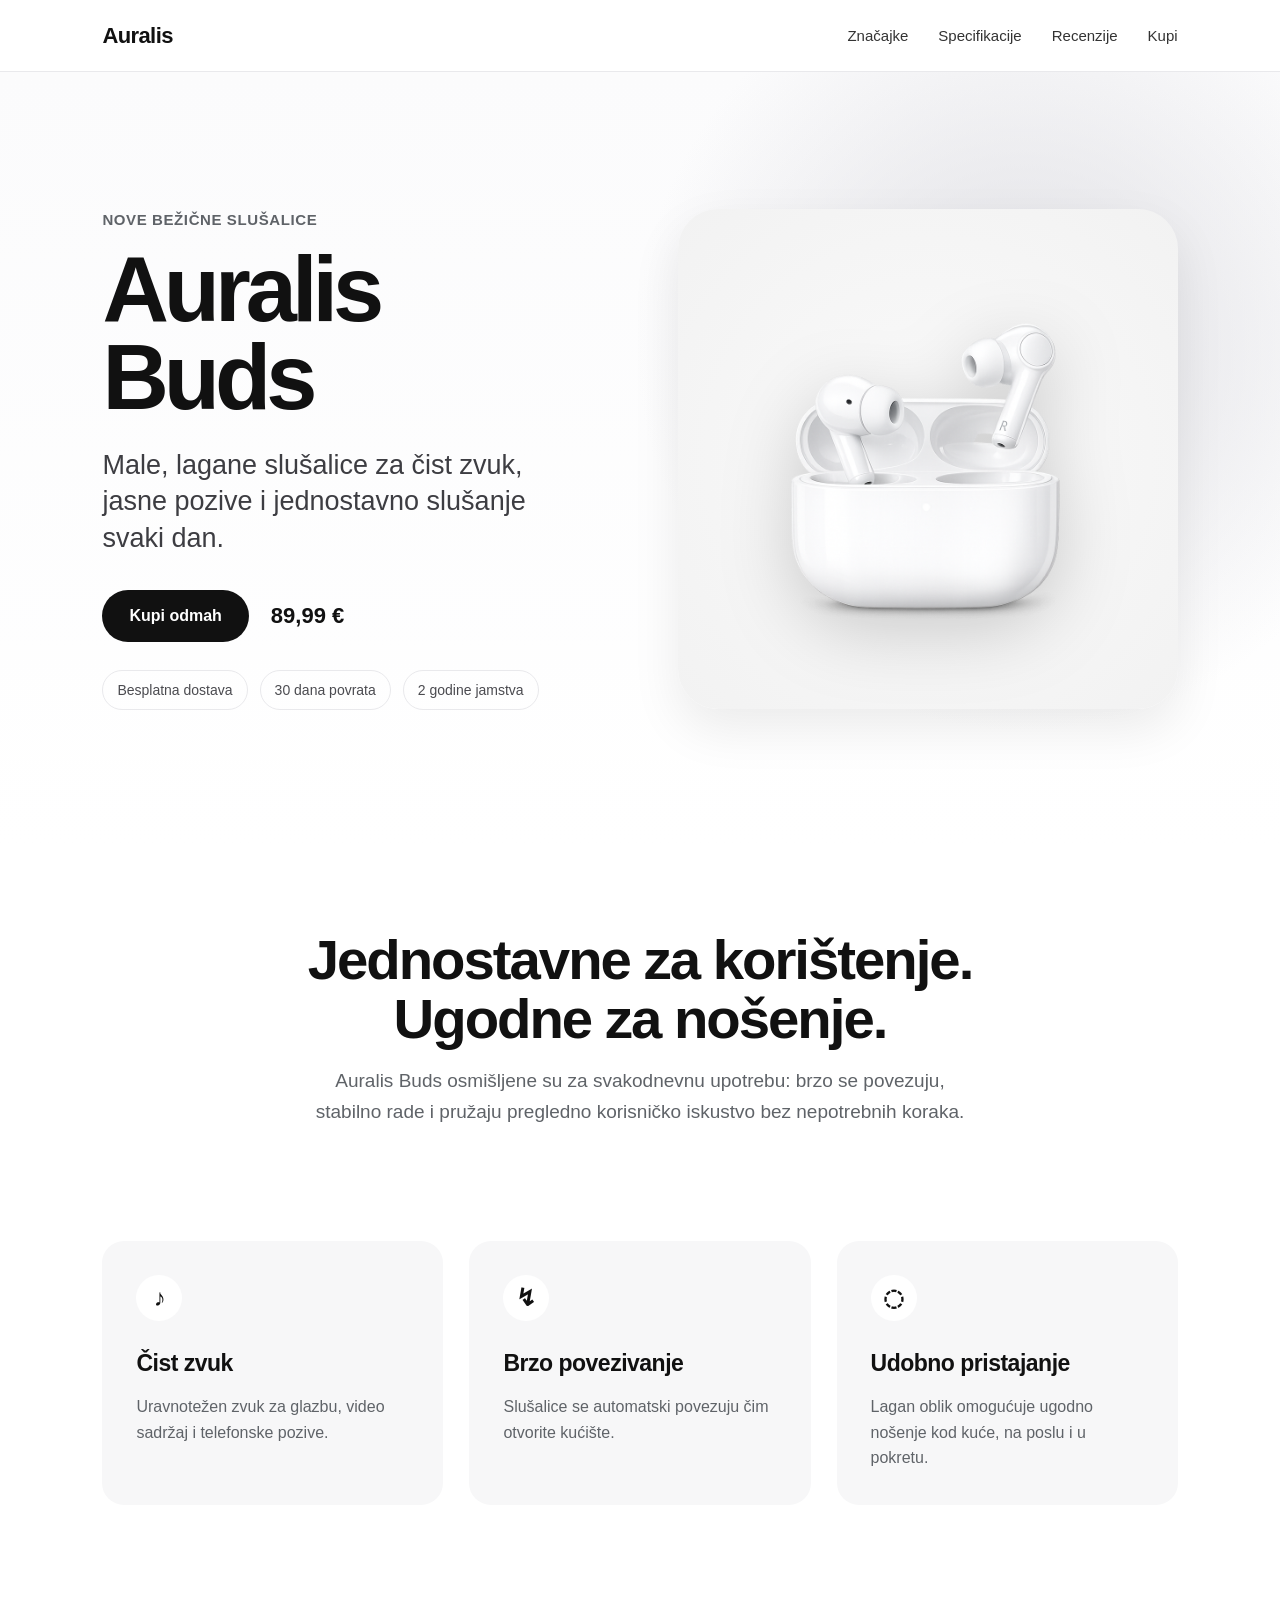
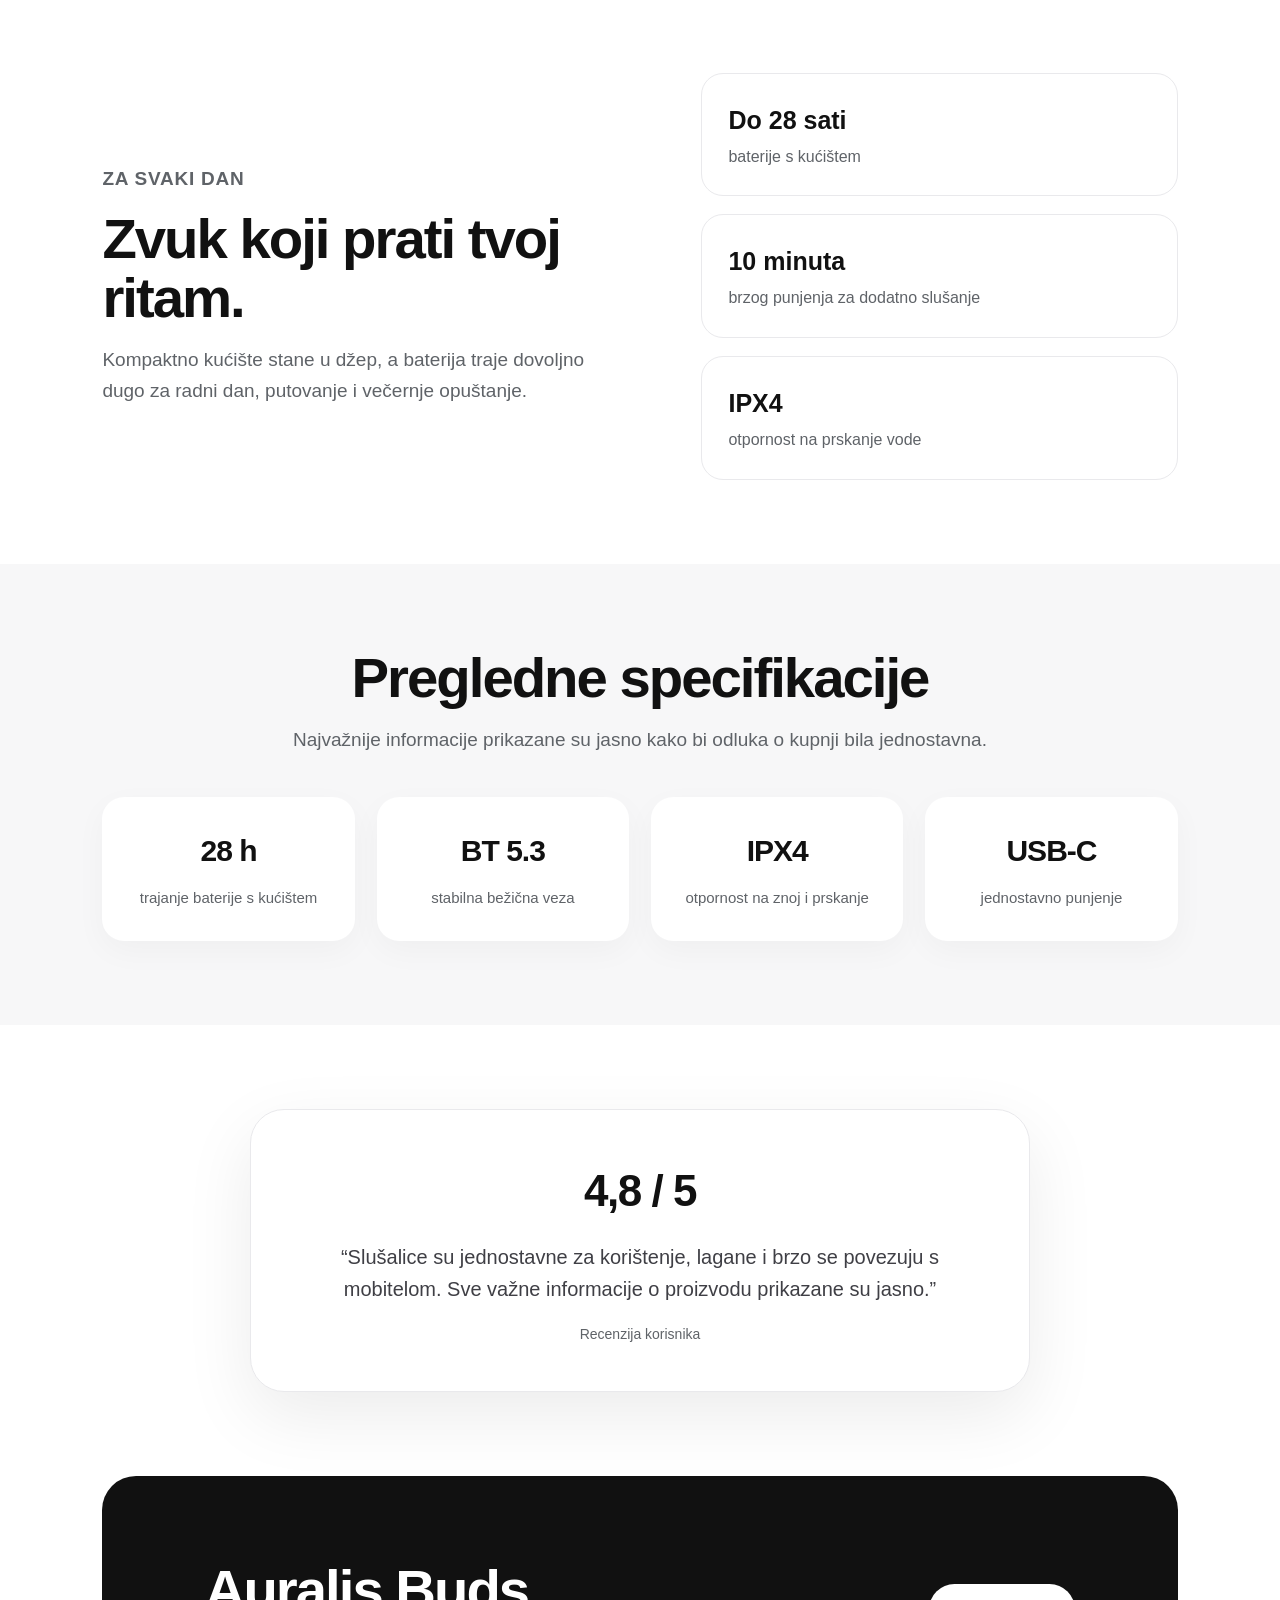
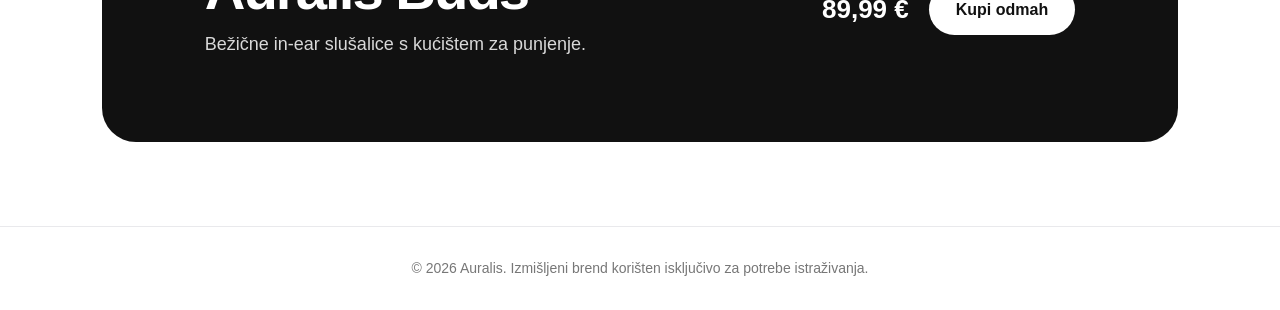
==== verzija-a/index.html @ 83ccd224 "Add files via upload" ====
<!DOCTYPE html>
<html lang="hr">
<head>
  <meta charset="UTF-8" />
  <meta name="viewport" content="width=device-width, initial-scale=1.0" />
  <title>Auralis Buds | Bežične slušalice</title>
  <meta name="description" content="Auralis Buds - izmišljena stranica za istraživanje kognitivne lakoće web sučelja." />
  <link rel="stylesheet" href="style.css" />
</head>

<body>
  <div class="page-timer" aria-hidden="true">
    <div class="page-timer__bar" id="timerBar"></div>
  </div>

  <header class="header">
    <a href="#" class="logo" aria-label="Auralis početna stranica">Auralis</a>

    <nav class="nav" aria-label="Glavna navigacija">
      <a href="#features">Značajke</a>
      <a href="#specs">Specifikacije</a>
      <a href="#reviews">Recenzije</a>
      <a href="#buy">Kupi</a>
    </nav>
  </header>

  <main>
    <section class="hero">
      <div class="hero__content">
        <p class="eyebrow">Nove bežične slušalice</p>
        <h1>Auralis Buds</h1>
        <p class="hero__lead">
          Male, lagane slušalice za čist zvuk, jasne pozive i jednostavno slušanje svaki dan.
        </p>

        <div class="hero__actions">
          <a href="#buy" class="button">Kupi odmah</a>
          <span class="price">89,99 €</span>
        </div>

        <div class="trust-row" aria-label="Ključne informacije">
          <span>Besplatna dostava</span>
          <span>30 dana povrata</span>
          <span>2 godine jamstva</span>
        </div>
      </div>
      <div class="hero__visual" aria-label="Prikaz proizvoda">
        <div class="product-visual">
          <img src="images/slusalice.png" alt="Auralis Buds bežične slušalice" class="product-image">
        </div>
      </div>

    </section>

    <section class="intro">
      <h2>Jednostavne za korištenje. Ugodne za nošenje.</h2>
      <p>
        Auralis Buds osmišljene su za svakodnevnu upotrebu: brzo se povezuju, stabilno rade i
        pružaju pregledno korisničko iskustvo bez nepotrebnih koraka.
      </p>
    </section>

    <section class="features" id="features">
      <article class="feature-card">
        <div class="icon">♪</div>
        <h3>Čist zvuk</h3>
        <p>Uravnotežen zvuk za glazbu, video sadržaj i telefonske pozive.</p>
      </article>

      <article class="feature-card">
        <div class="icon">↯</div>
        <h3>Brzo povezivanje</h3>
        <p>Slušalice se automatski povezuju čim otvorite kućište.</p>
      </article>

      <article class="feature-card">
        <div class="icon">◌</div>
        <h3>Udobno pristajanje</h3>
        <p>Lagan oblik omogućuje ugodno nošenje kod kuće, na poslu i u pokretu.</p>
      </article>
    </section>

    <section class="split-section">
      <div>
        <p class="eyebrow">Za svaki dan</p>
        <h2>Zvuk koji prati tvoj ritam.</h2>
        <p>
          Kompaktno kućište stane u džep, a baterija traje dovoljno dugo za radni dan,
          putovanje i večernje opuštanje.
        </p>
      </div>

      <div class="benefit-list">
        <div>
          <strong>Do 28 sati</strong>
          <span>baterije s kućištem</span>
        </div>
        <div>
          <strong>10 minuta</strong>
          <span>brzog punjenja za dodatno slušanje</span>
        </div>
        <div>
          <strong>IPX4</strong>
          <span>otpornost na prskanje vode</span>
        </div>
      </div>
    </section>

    <section class="specs-section" id="specs">
      <h2>Pregledne specifikacije</h2>
      <p class="section-lead">Najvažnije informacije prikazane su jasno kako bi odluka o kupnji bila jednostavna.</p>

      <div class="specs-grid">
        <article>
          <strong>28 h</strong>
          <span>trajanje baterije s kućištem</span>
        </article>
        <article>
          <strong>BT 5.3</strong>
          <span>stabilna bežična veza</span>
        </article>
        <article>
          <strong>IPX4</strong>
          <span>otpornost na znoj i prskanje</span>
        </article>
        <article>
          <strong>USB-C</strong>
          <span>jednostavno punjenje</span>
        </article>
      </div>
    </section>

    <section class="reviews" id="reviews">
      <div class="review-card">
        <div class="rating">4,8 / 5</div>
        <p>
          “Slušalice su jednostavne za korištenje, lagane i brzo se povezuju s mobitelom.
          Sve važne informacije o proizvodu prikazane su jasno.”
        </p>
        <span>Recenzija korisnika</span>
      </div>
    </section>

    <section class="buy-box" id="buy">
      <div>
        <h2>Auralis Buds</h2>
        <p>Bežične in-ear slušalice s kućištem za punjenje.</p>
      </div>

      <div class="buy-box__action">
        <strong>89,99 €</strong>
        <a href="#" class="button button--light" id="buyButton">Kupi odmah</a>
      </div>
    </section>
  </main>

  <footer class="footer">
    <p>© 2026 Auralis. Izmišljeni brend korišten isključivo za potrebe istraživanja.</p>
  </footer>

  <script src="script.js"></script>
</body>
</html>
---- verzija-a/style.css ----
:root {
  --bg: #ffffff;
  --soft-bg: #f7f7f8;
  --text: #111111;
  --muted: #5f6368;
  --line: #e9e9ec;
  --dark: #111111;
  --radius-lg: 34px;
  --radius-md: 22px;
  --shadow: 0 24px 70px rgba(0, 0, 0, 0.08);
}

* {
  box-sizing: border-box;
  margin: 0;
  padding: 0;
}

html {
  scroll-behavior: smooth;
}

body {
  font-family: -apple-system, BlinkMacSystemFont, "Segoe UI", Roboto, Arial, sans-serif;
  background: var(--bg);
  color: var(--text);
  line-height: 1.6;
}

.page-timer {
  position: fixed;
  inset: 0 0 auto 0;
  height: 4px;
  z-index: 1000;
  background: transparent;
}

.page-timer__bar {
  width: 100%;
  height: 100%;
  background: #111111;
  transform-origin: left;
}

.header {
  position: sticky;
  top: 0;
  z-index: 900;
  display: flex;
  align-items: center;
  justify-content: space-between;
  padding: 18px 8%;
  background: rgba(255, 255, 255, 0.86);
  border-bottom: 1px solid var(--line);
  backdrop-filter: blur(14px);
}

.logo {
  color: var(--text);
  font-size: 22px;
  font-weight: 750;
  letter-spacing: -0.6px;
  text-decoration: none;
}

.nav {
  display: flex;
  gap: 30px;
}

.nav a {
  color: #333333;
  font-size: 15px;
  text-decoration: none;
}

.nav a:hover {
  color: #000000;
}

.hero {
  display: grid;
  grid-template-columns: 1.02fr 0.98fr;
  align-items: center;
  gap: 120px;
  min-height: 86vh;
  padding: 72px 8%;
  background:
    radial-gradient(circle at 80% 35%, rgba(220, 220, 225, 0.9), transparent 34%),
    linear-gradient(180deg, #fbfbfc, #ffffff);
}

.eyebrow {
  margin-bottom: 14px;
  color: var(--muted);
  font-size: 15px;
  font-weight: 650;
  letter-spacing: 0.04em;
  text-transform: uppercase;
}

h1 {
  font-size:92px;
  letter-spacing:-5px;
  line-height:.95;
}

.hero__lead {
  max-width: 560px;
  margin-top: 26px;
  color: #3d3d42;
  font-size: clamp(20px, 2.2vw, 27px);
  line-height: 1.35;
}

.hero__actions {
  display: flex;
  align-items: center;
  gap: 22px;
  margin-top: 34px;
}

.button {
  display: inline-flex;
  align-items: center;
  justify-content: center;
  min-height: 48px;
  padding: 13px 27px;
  border-radius: 999px;
  background: var(--dark);
  color: #ffffff;
  font-size: 16px;
  font-weight: 700;
  text-decoration: none;
  transition: transform 0.2s ease, box-shadow 0.2s ease;
}

.button:hover {
  transform: translateY(-2px);
  box-shadow: 0 12px 26px rgba(0, 0, 0, 0.15);
}

.price {
  font-size: 22px;
  font-weight: 700;
}

.trust-row {
  display: flex;
  flex-wrap: wrap;
  gap: 12px;
  margin-top: 28px;
}

.trust-row span {
  padding: 8px 14px;
  border: 1px solid var(--line);
  border-radius: 999px;
  background: rgba(255,255,255,0.7);
  color: #4b4b50;
  font-size: 14px;
}

.hero__visual {
  display: flex;
  justify-content: center;
}

.product-visual {
  display: flex;
  justify-content: center;
  align-items: center;
  width: 500px;
  height: 500px;
  background: radial-gradient(circle, #fafafa 0%, #f2f2f2 100%);
  border-radius: 40px;
  box-shadow: 0 20px 50px rgba(0,0,0,0.08);
}

.product-image{
  width:90%;
  max-width:500px;
  height:auto;
  object-fit:contain;
  filter: drop-shadow(0 20px 35px rgba(0,0,0,.18));
  transition:.3s;
}

.product-image:hover{

  transform:scale(1.03);

}

.intro,
.features,
.split-section,
.specs-section,
.reviews,
.buy-box {
  margin: 0 auto;
  padding: 84px 8%;
}

.intro {
  max-width: 880px;
  text-align: center;
}

.intro h2,
.split-section h2,
.specs-section h2,
.buy-box h2 {
  font-size: clamp(36px, 4.4vw, 58px);
  line-height: 1.05;
  letter-spacing: -2px;
}

.intro p,
.split-section p,
.section-lead {
  margin-top: 18px;
  color: var(--muted);
  font-size: 19px;
}

.features {
  display: grid;
  grid-template-columns: repeat(3, 1fr);
  gap: 26px;
  padding-top: 30px;
}

.feature-card {
  min-height: 260px;
  padding: 34px;
  border-radius: var(--radius-md);
  background: var(--soft-bg);
}

.icon {
  display: grid;
  place-items: center;
  width: 46px;
  height: 46px;
  margin-bottom: 24px;
  border-radius: 50%;
  background: #ffffff;
  font-size: 24px;
  font-weight: 700;
}

.feature-card h3 {
  margin-bottom: 12px;
  font-size: 23px;
  letter-spacing: -0.5px;
}

.feature-card p {
  color: var(--muted);
  font-size: 16px;
}

.split-section {
  display: grid;
  grid-template-columns: 1fr 0.9fr;
  align-items: center;
  gap: 70px;
}

.benefit-list {
  display: grid;
  gap: 18px;
}

.benefit-list div {
  padding: 26px;
  border: 1px solid var(--line);
  border-radius: var(--radius-md);
  background: #ffffff;
}

.benefit-list strong {
  display: block;
  margin-bottom: 4px;
  font-size: 25px;
}

.benefit-list span {
  color: var(--muted);
}

.specs-section {
  text-align: center;
  background: var(--soft-bg);
}

.specs-grid {
  display: grid;
  grid-template-columns: repeat(4, 1fr);
  gap: 22px;
  margin-top: 42px;
}

.specs-grid article {
  padding: 30px 20px;
  border-radius: var(--radius-md);
  background: #ffffff;
  box-shadow: 0 10px 32px rgba(0,0,0,0.035);
}

.specs-grid strong {
  display: block;
  margin-bottom: 10px;
  font-size: 30px;
  letter-spacing: -1px;
}

.specs-grid span {
  color: var(--muted);
  font-size: 15px;
}

.reviews {
  display: flex;
  justify-content: center;
}

.review-card {
  max-width: 780px;
  padding: 46px;
  border-radius: var(--radius-lg);
  background: #ffffff;
  border: 1px solid var(--line);
  text-align: center;
  box-shadow: var(--shadow);
}

.rating {
  margin-bottom: 15px;
  font-size: 44px;
  font-weight: 800;
  letter-spacing: -1.5px;
}

.review-card p {
  color: #3f3f45;
  font-size: 20px;
}

.review-card span {
  display: block;
  margin-top: 18px;
  color: var(--muted);
  font-size: 14px;
}

.buy-box {
  display: flex;
  justify-content: space-between;
  align-items: center;
  gap: 28px;
  width: min(1120px, 84%);
  margin-bottom: 84px;
  border-radius: var(--radius-lg);
  background: #111111;
  color: #ffffff;
}

.buy-box p {
  margin-top: 10px;
  color: #d9d9d9;
  font-size: 18px;
}

.buy-box__action {
  display: flex;
  align-items: center;
  gap: 20px;
  white-space: nowrap;
}

.buy-box__action strong {
  font-size: 26px;
}

.button--light {
  background: #ffffff;
  color: #111111;
}

.footer {
  padding: 30px 8%;
  border-top: 1px solid var(--line);
  color: #777777;
  text-align: center;
  font-size: 14px;
}

@media (max-width: 900px) {
  .nav {
    display: none;
  }

  .hero,
  .split-section,
  .buy-box {
    grid-template-columns: 1fr;
  }

  .hero {
    gap: 40px;
    min-height: auto;
    text-align: center;
  }

  .hero__actions,
  .trust-row {
    justify-content: center;
  }

  .features,
  .specs-grid {
    grid-template-columns: 1fr;
  }

  .split-section {
    gap: 28px;
  }

  .buy-box {
    display: grid;
    width: min(100% - 32px, 1120px);
    text-align: center;
  }

  .buy-box__action {
    justify-content: center;
    flex-wrap: wrap;
  }
}
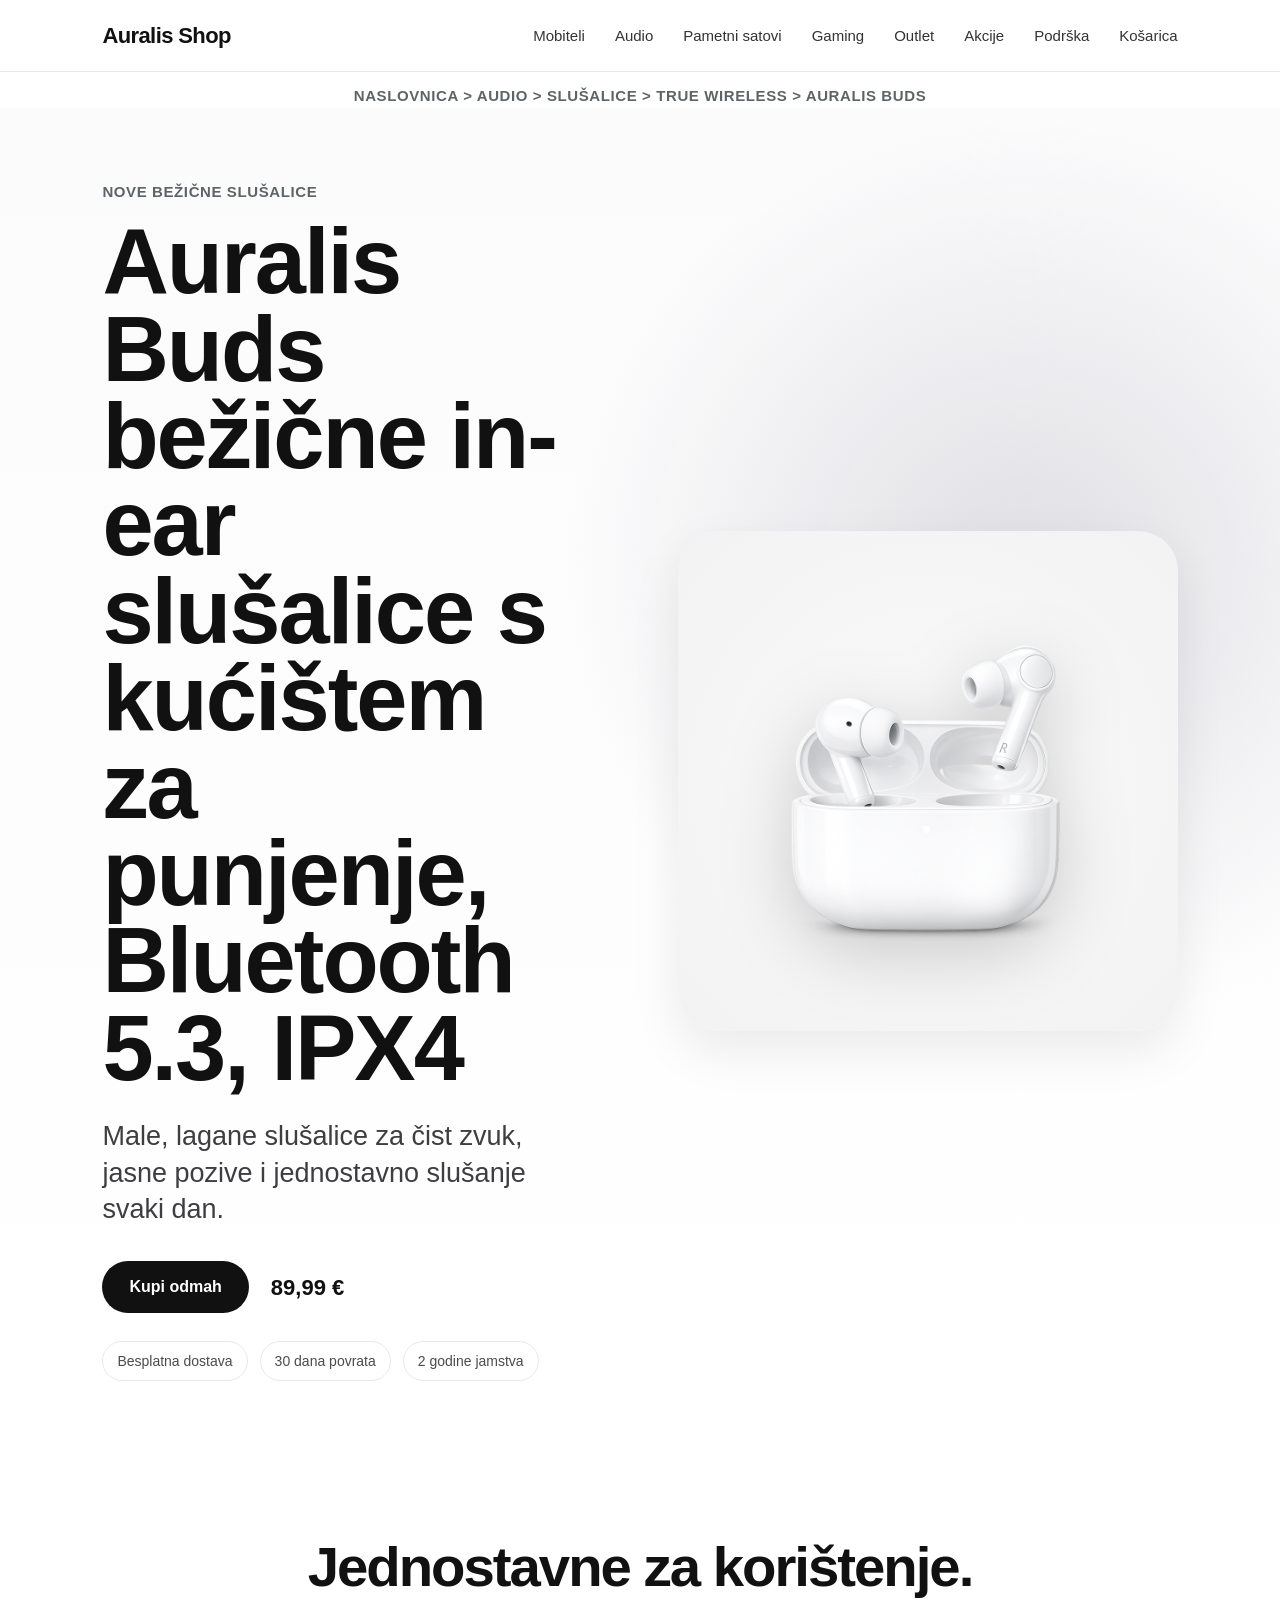
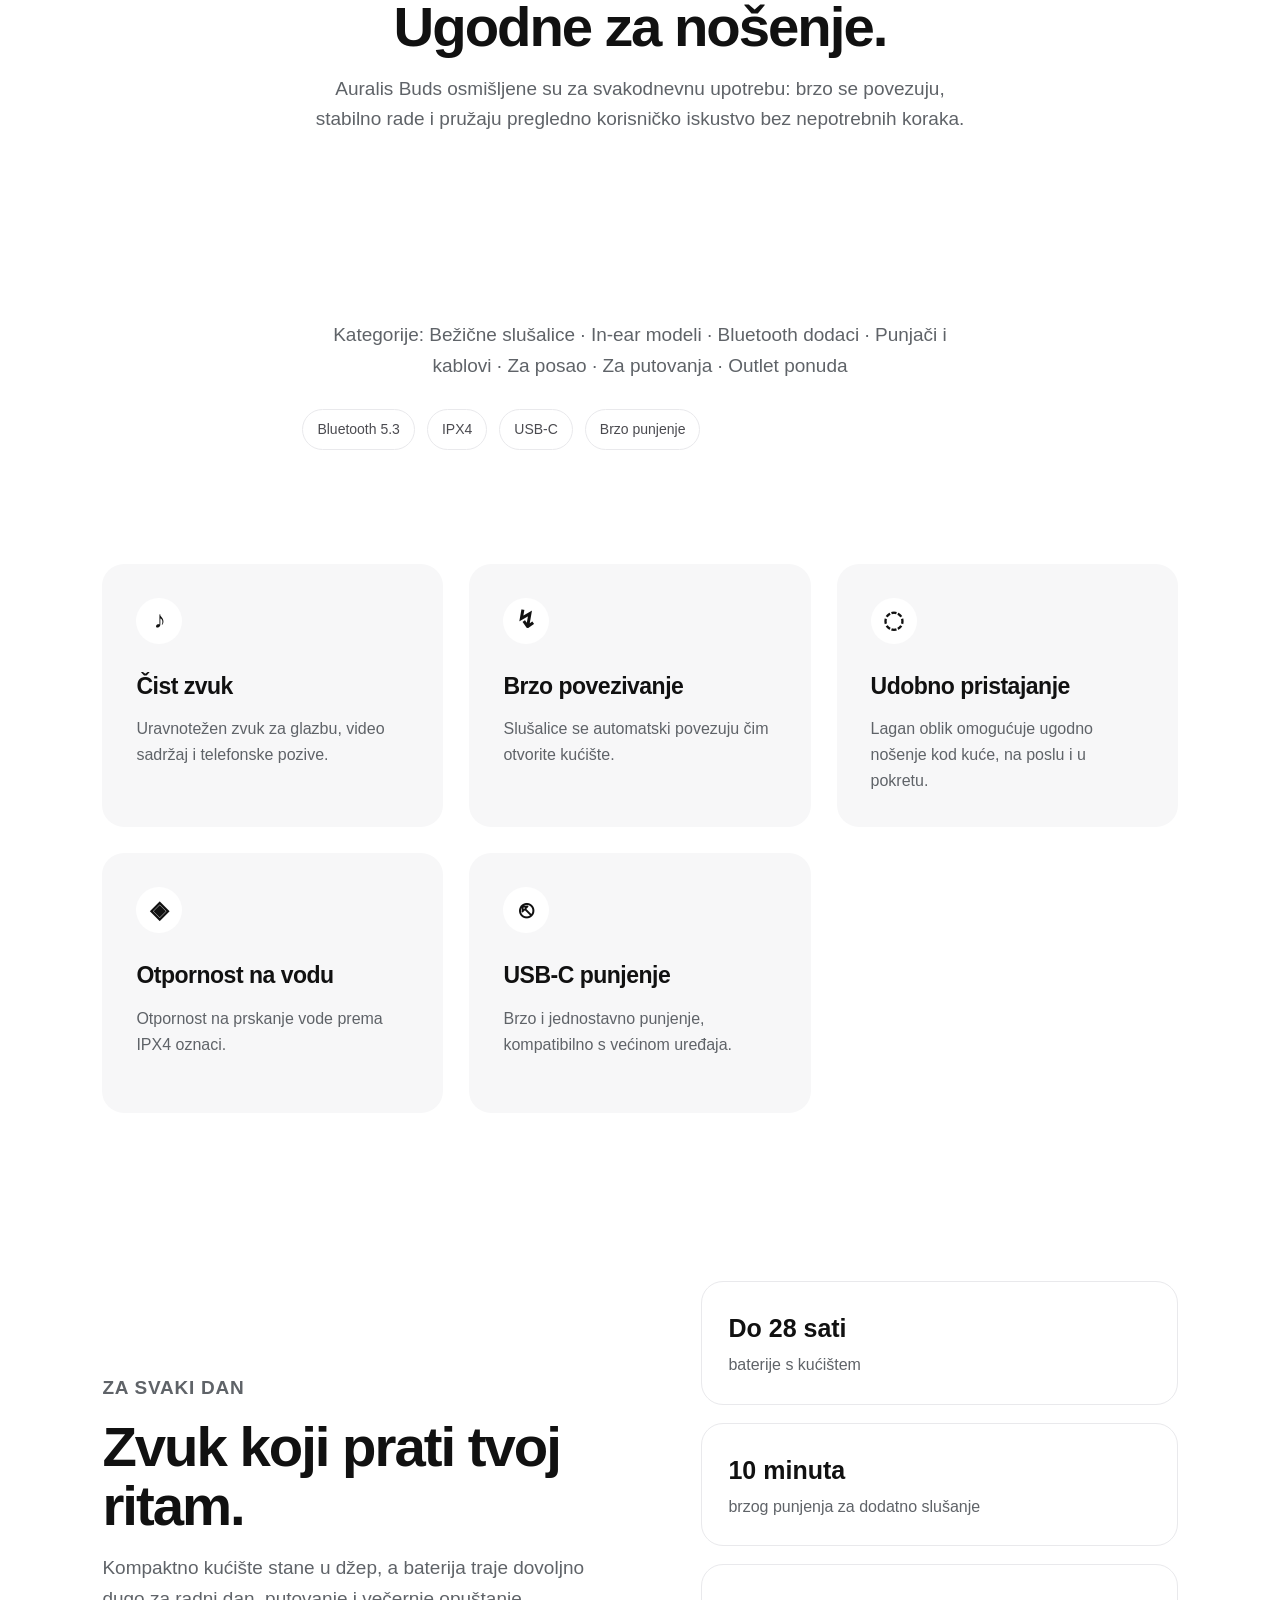
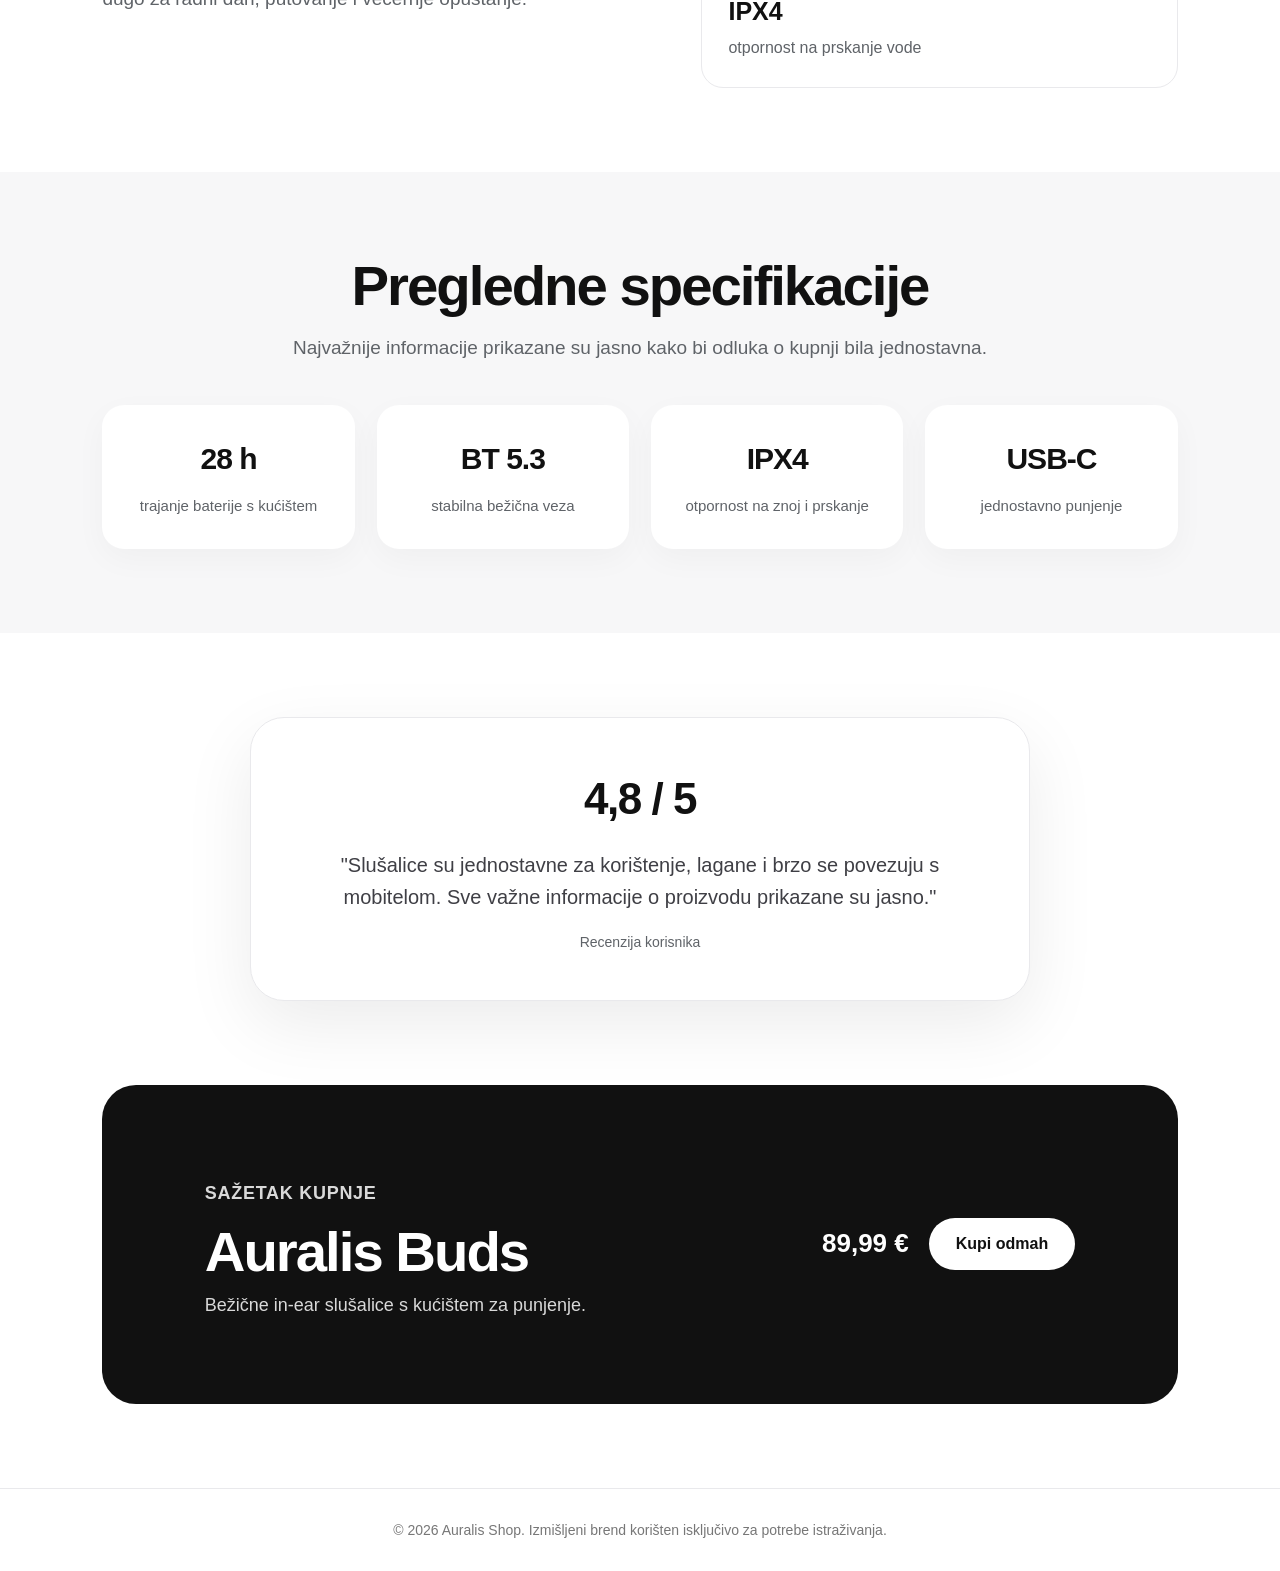
==== commit 9779e320: "Update index.html" ====
--- a/verzija-a/index.html
+++ b/verzija-a/index.html
@@ -14,21 +14,27 @@
   </div>
 
   <header class="header">
-    <a href="#" class="logo" aria-label="Auralis početna stranica">Auralis</a>
+    <a href="#" class="logo" aria-label="Auralis Shop početna stranica">Auralis Shop</a>
 
     <nav class="nav" aria-label="Glavna navigacija">
-      <a href="#features">Značajke</a>
-      <a href="#specs">Specifikacije</a>
-      <a href="#reviews">Recenzije</a>
-      <a href="#buy">Kupi</a>
+      <a href="#">Mobiteli</a>
+      <a href="#">Audio</a>
+      <a href="#">Pametni satovi</a>
+      <a href="#">Gaming</a>
+      <a href="#">Outlet</a>
+      <a href="#">Akcije</a>
+      <a href="#">Podrška</a>
+      <a href="#">Košarica</a>
     </nav>
   </header>
+
+  <p class="eyebrow" style="text-align:center; margin: 12px 0 0;">Naslovnica &gt; Audio &gt; Slušalice &gt; True Wireless &gt; Auralis Buds</p>
 
   <main>
     <section class="hero">
       <div class="hero__content">
         <p class="eyebrow">Nove bežične slušalice</p>
-        <h1>Auralis Buds</h1>
+        <h1>Auralis Buds bežične in-ear slušalice s kućištem za punjenje, Bluetooth 5.3, IPX4</h1>
         <p class="hero__lead">
           Male, lagane slušalice za čist zvuk, jasne pozive i jednostavno slušanje svaki dan.
         </p>
@@ -60,6 +66,16 @@
       </p>
     </section>
 
+    <section class="intro" aria-label="Kategorije i filteri">
+      <p class="section-lead">Kategorije: Bežične slušalice · In-ear modeli · Bluetooth dodaci · Punjači i kablovi · Za posao · Za putovanja · Outlet ponuda</p>
+      <div class="trust-row" aria-label="Filteri proizvoda">
+        <span>Bluetooth 5.3</span>
+        <span>IPX4</span>
+        <span>USB-C</span>
+        <span>Brzo punjenje</span>
+      </div>
+    </section>
+
     <section class="features" id="features">
       <article class="feature-card">
         <div class="icon">♪</div>
@@ -77,6 +93,18 @@
         <div class="icon">◌</div>
         <h3>Udobno pristajanje</h3>
         <p>Lagan oblik omogućuje ugodno nošenje kod kuće, na poslu i u pokretu.</p>
+      </article>
+
+      <article class="feature-card">
+        <div class="icon">◈</div>
+        <h3>Otpornost na vodu</h3>
+        <p>Otpornost na prskanje vode prema IPX4 oznaci.</p>
+      </article>
+
+      <article class="feature-card">
+        <div class="icon">⎋</div>
+        <h3>USB-C punjenje</h3>
+        <p>Brzo i jednostavno punjenje, kompatibilno s većinom uređaja.</p>
       </article>
     </section>
 
@@ -134,8 +162,8 @@
       <div class="review-card">
         <div class="rating">4,8 / 5</div>
         <p>
-          “Slušalice su jednostavne za korištenje, lagane i brzo se povezuju s mobitelom.
-          Sve važne informacije o proizvodu prikazane su jasno.”
+          "Slušalice su jednostavne za korištenje, lagane i brzo se povezuju s mobitelom.
+          Sve važne informacije o proizvodu prikazane su jasno."
         </p>
         <span>Recenzija korisnika</span>
       </div>
@@ -143,6 +171,7 @@
 
     <section class="buy-box" id="buy">
       <div>
+        <p class="eyebrow">Sažetak kupnje</p>
         <h2>Auralis Buds</h2>
         <p>Bežične in-ear slušalice s kućištem za punjenje.</p>
       </div>
@@ -155,7 +184,7 @@
   </main>
 
   <footer class="footer">
-    <p>© 2026 Auralis. Izmišljeni brend korišten isključivo za potrebe istraživanja.</p>
+    <p>© 2026 Auralis Shop. Izmišljeni brend korišten isključivo za potrebe istraživanja.</p>
   </footer>
 
   <script src="script.js"></script>
--- a/verzija-a/style.css
+++ b/verzija-a/style.css
@@ -16,6 +16,11 @@
   padding: 0;
 }
 
+html, body {
+  overflow-x: hidden;
+  width: 100%;
+}
+
 html {
   scroll-behavior: smooth;
 }
@@ -25,6 +30,11 @@
   background: var(--bg);
   color: var(--text);
   line-height: 1.6;
+}
+
+img {
+  max-width: 100%;
+  height: auto;
 }
 
 .page-timer {
@@ -100,16 +110,16 @@
 }
 
 h1 {
-  font-size:92px;
-  letter-spacing:-5px;
-  line-height:.95;
+  font-size: clamp(40px, 9vw, 92px);
+  letter-spacing: -2px;
+  line-height: .95;
 }
 
 .hero__lead {
   max-width: 560px;
   margin-top: 26px;
   color: #3d3d42;
-  font-size: clamp(20px, 2.2vw, 27px);
+  font-size: clamp(18px, 2.2vw, 27px);
   line-height: 1.35;
 }
 
@@ -118,6 +128,7 @@
   align-items: center;
   gap: 22px;
   margin-top: 34px;
+  flex-wrap: wrap;
 }
 
 .button {
@@ -170,8 +181,8 @@
   display: flex;
   justify-content: center;
   align-items: center;
-  width: 500px;
-  height: 500px;
+  width: min(500px, 85vw);
+  height: min(500px, 85vw);
   background: radial-gradient(circle, #fafafa 0%, #f2f2f2 100%);
   border-radius: 40px;
   box-shadow: 0 20px 50px rgba(0,0,0,0.08);
@@ -211,7 +222,7 @@
 .split-section h2,
 .specs-section h2,
 .buy-box h2 {
-  font-size: clamp(36px, 4.4vw, 58px);
+  font-size: clamp(30px, 4.4vw, 58px);
   line-height: 1.05;
   letter-spacing: -2px;
 }
@@ -439,3 +450,30 @@
     flex-wrap: wrap;
   }
 }
+
+@media (max-width: 480px) {
+  .hero {
+    padding: 48px 6%;
+  }
+
+  .hero__lead {
+    font-size: 18px;
+  }
+
+  .trust-row span {
+    font-size: 12px;
+    padding: 6px 10px;
+  }
+
+  .intro, .features, .split-section, .specs-section, .reviews, .buy-box {
+    padding: 56px 6%;
+  }
+
+  .review-card {
+    padding: 28px 20px;
+  }
+
+  .rating {
+    font-size: 32px;
+  }
+}
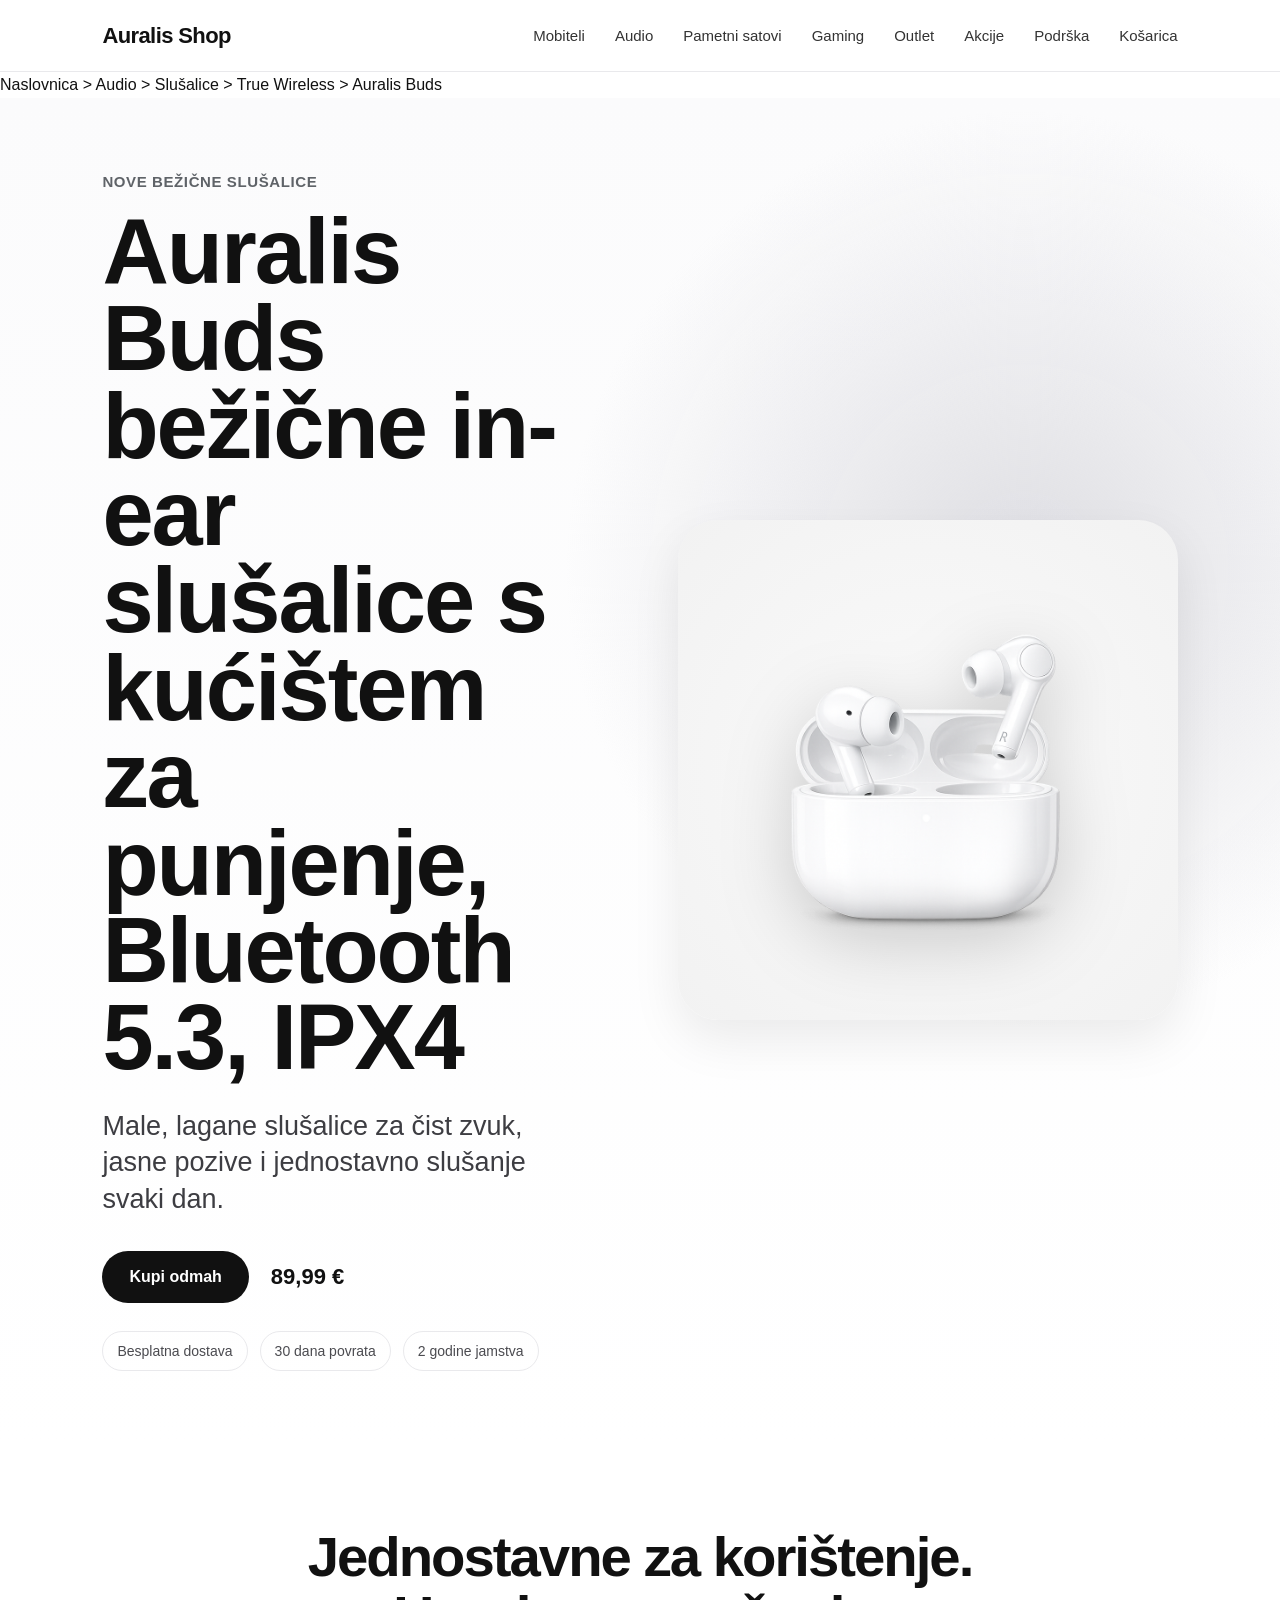
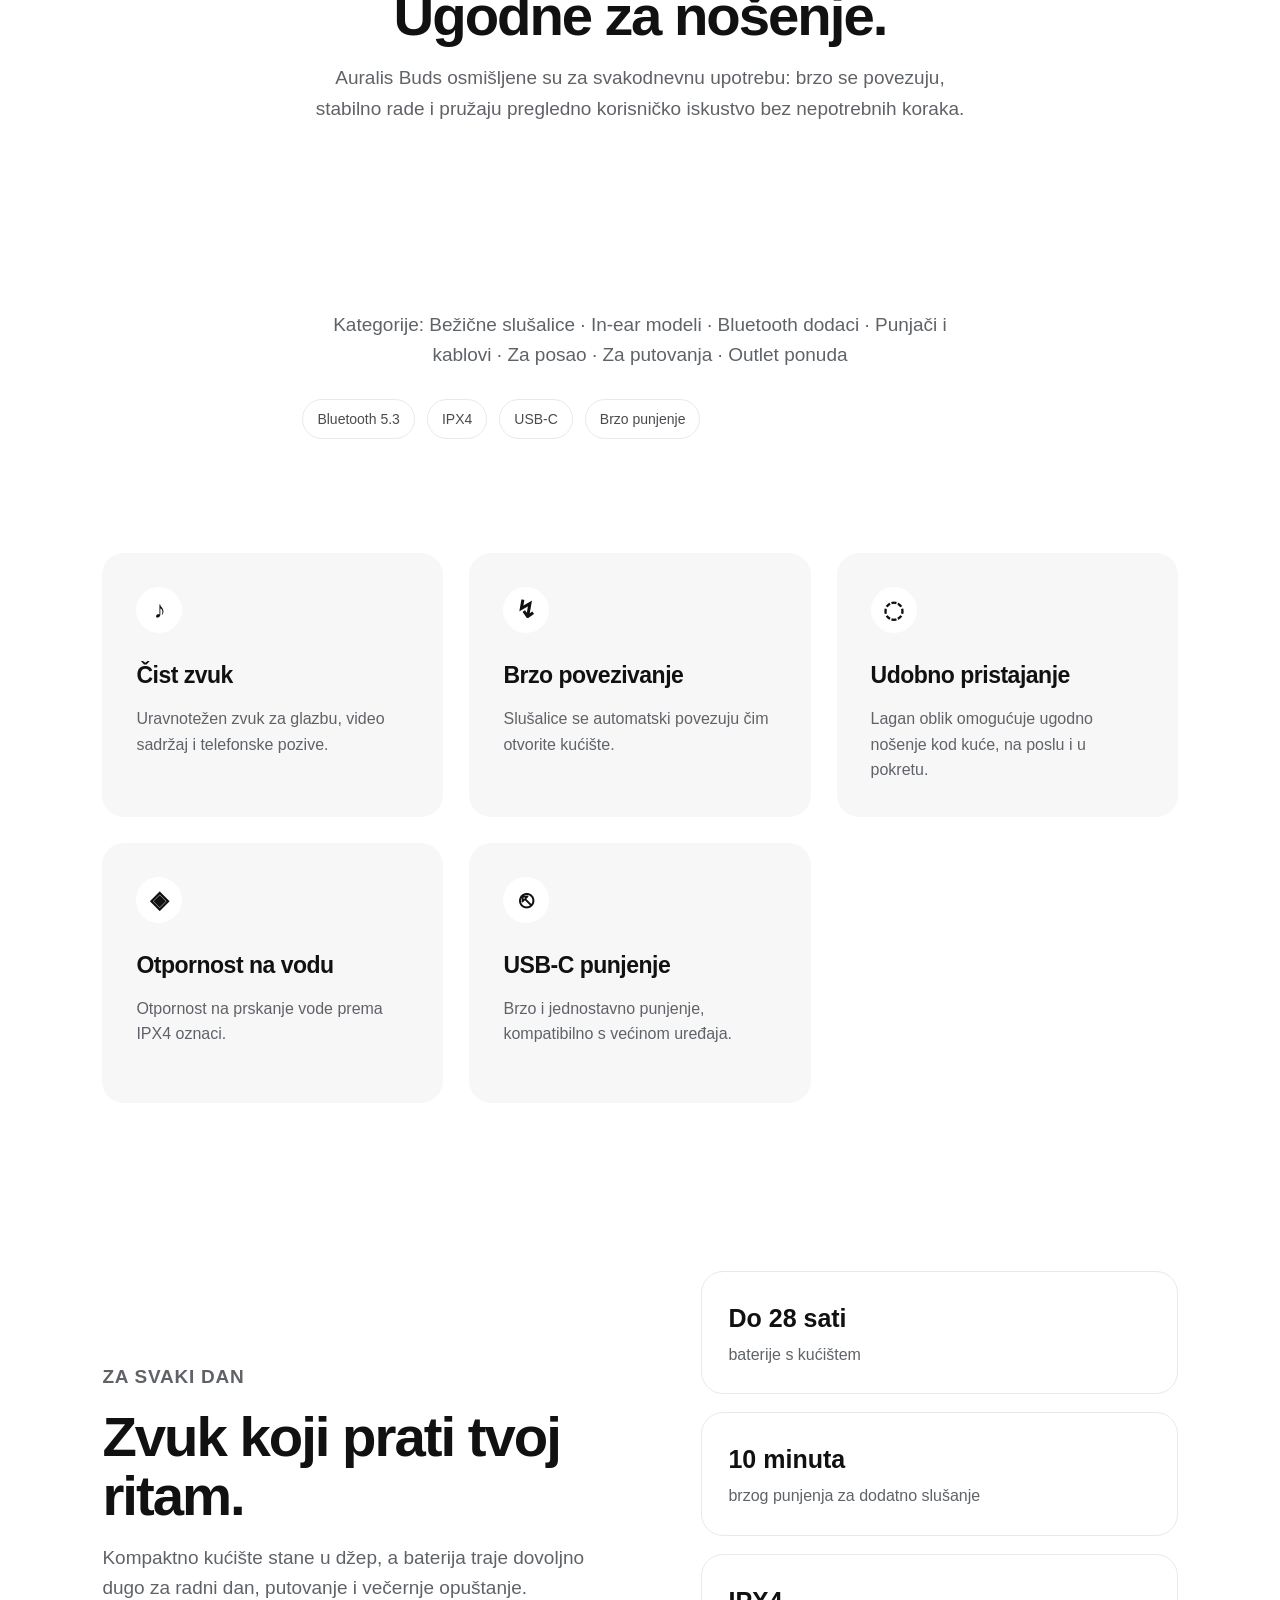
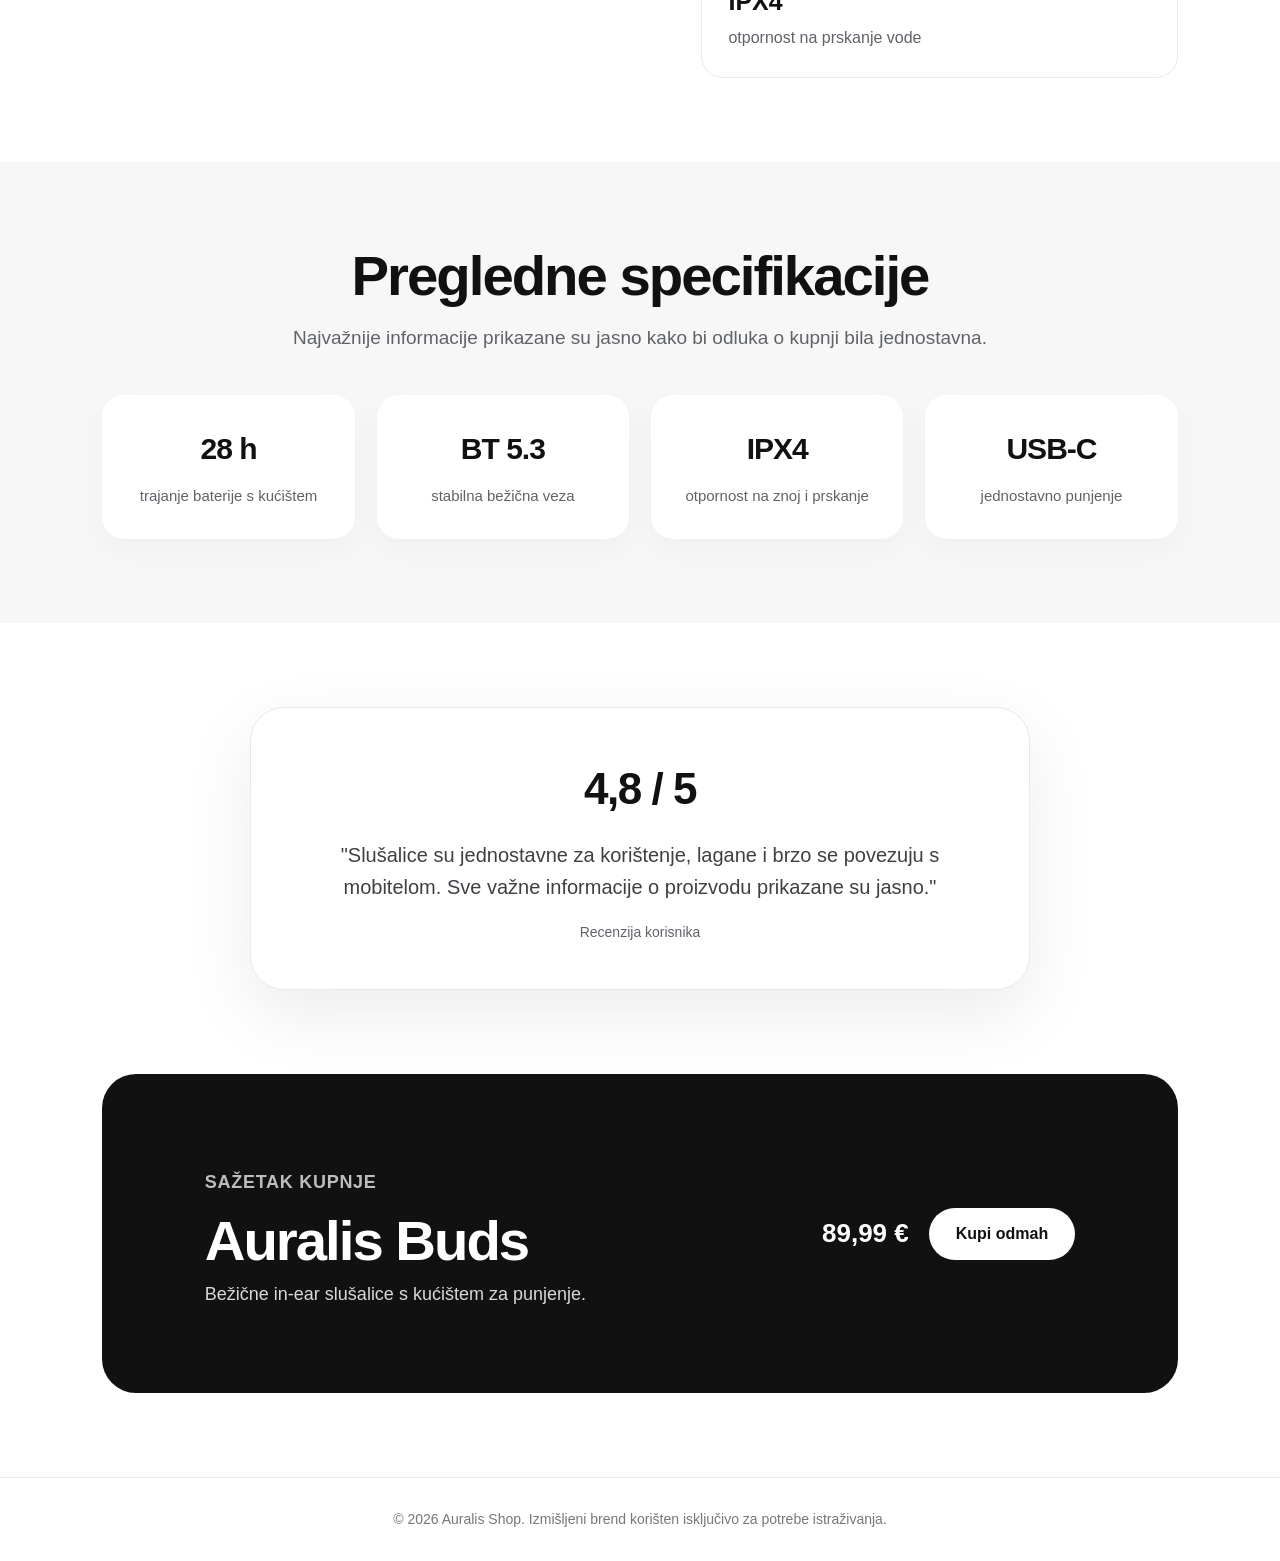
==== commit 90446d12: "Update index.html" ====
--- a/verzija-a/index.html
+++ b/verzija-a/index.html
@@ -28,7 +28,7 @@
     </nav>
   </header>
 
-  <p class="eyebrow" style="text-align:center; margin: 12px 0 0;">Naslovnica &gt; Audio &gt; Slušalice &gt; True Wireless &gt; Auralis Buds</p>
+  <p class="breadcrumb">Naslovnica &gt; Audio &gt; Slušalice &gt; True Wireless &gt; Auralis Buds</p>
 
   <main>
     <section class="hero">
@@ -171,7 +171,7 @@
 
     <section class="buy-box" id="buy">
       <div>
-        <p class="eyebrow">Sažetak kupnje</p>
+        <p class="eyebrow" style="color:#bdbdbd;">Sažetak kupnje</p>
         <h2>Auralis Buds</h2>
         <p>Bežične in-ear slušalice s kućištem za punjenje.</p>
       </div>
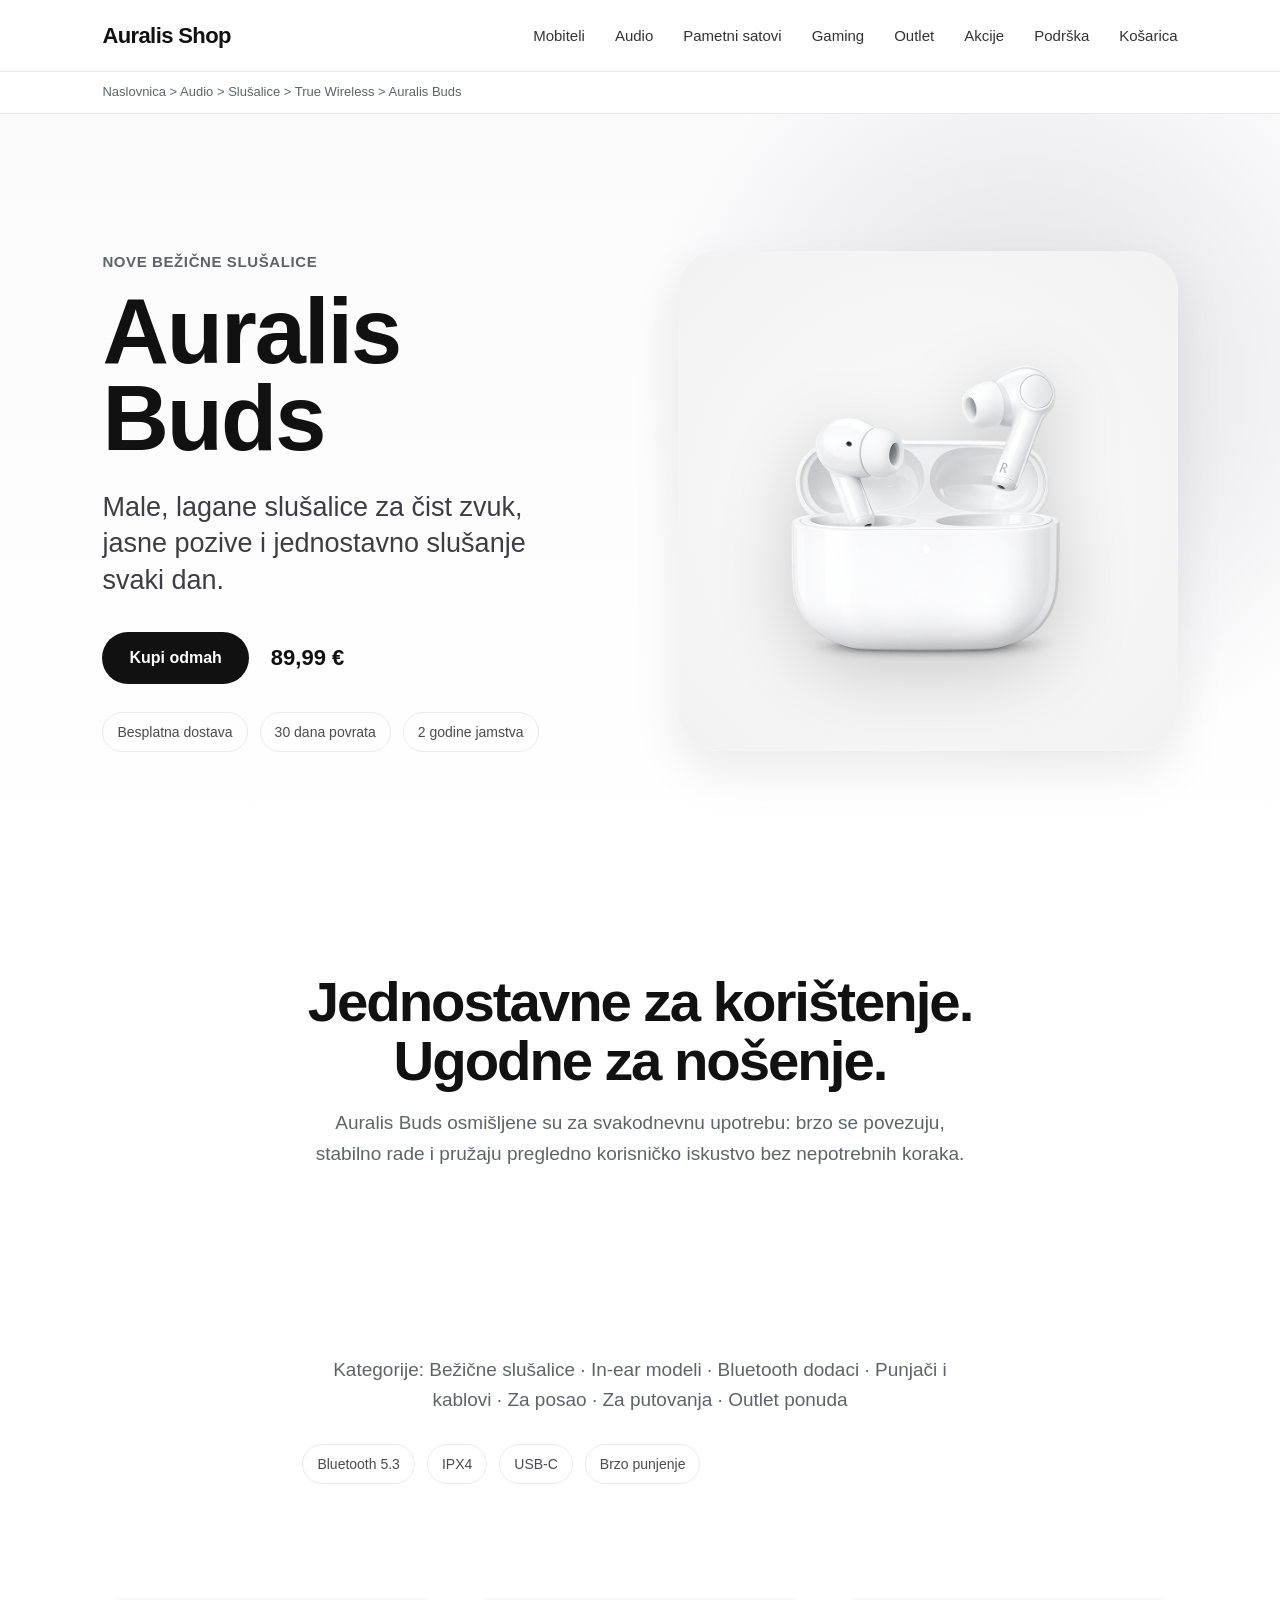
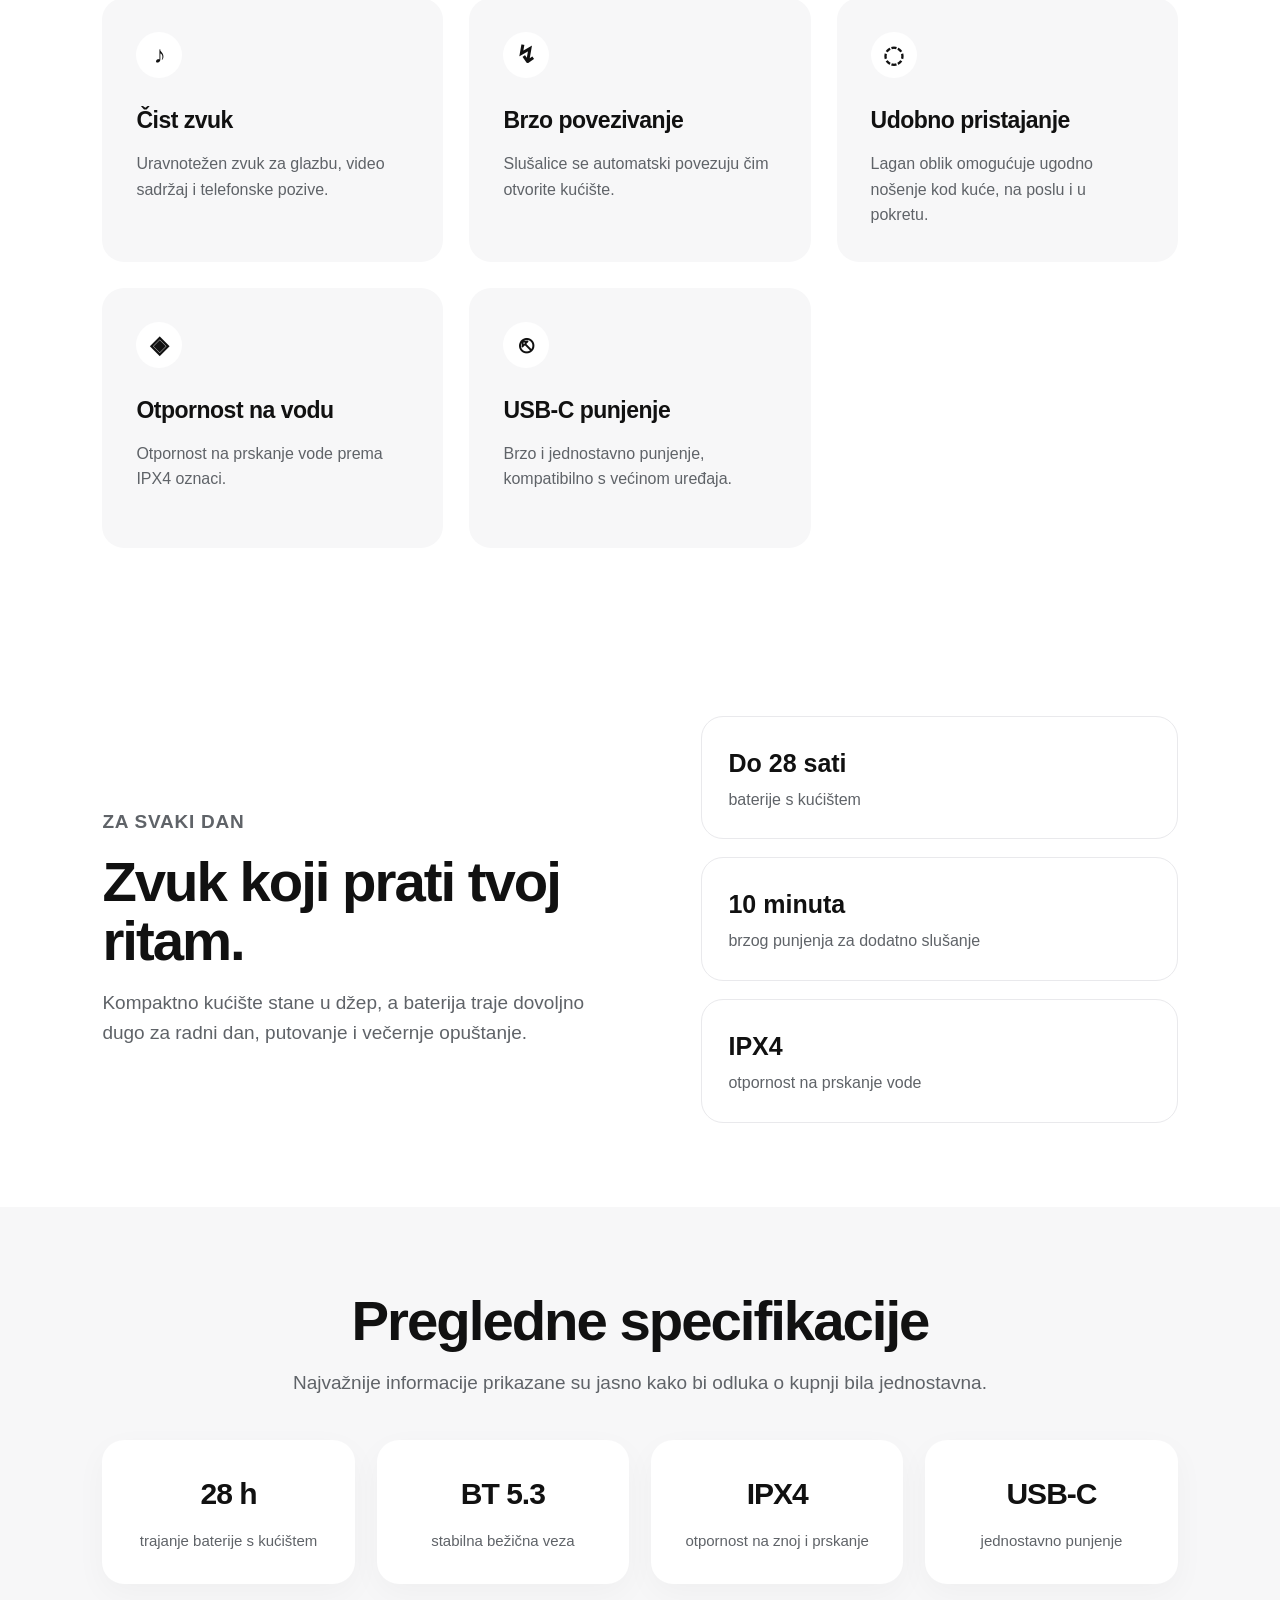
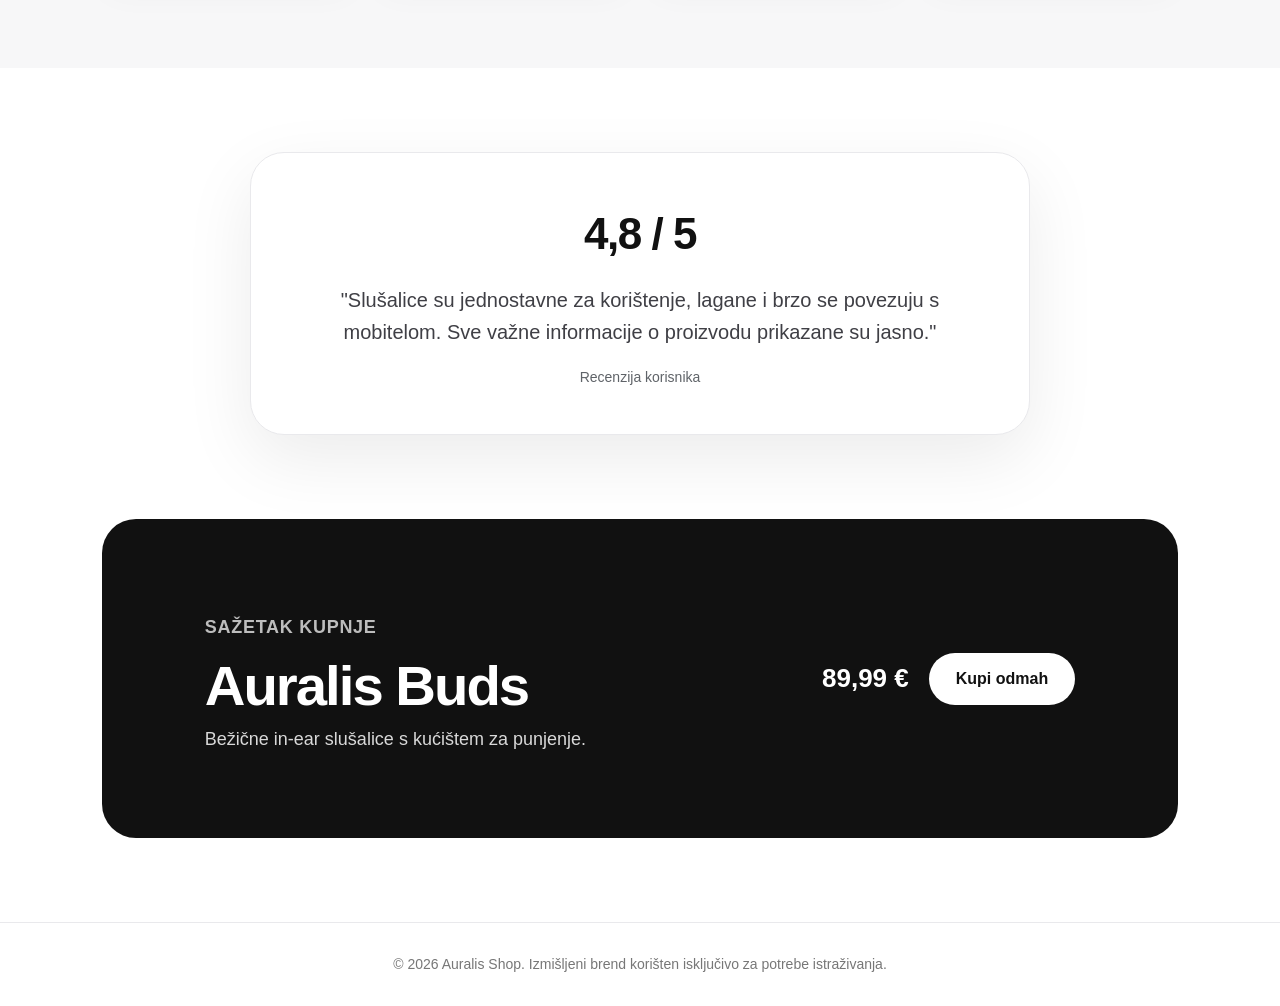
==== commit c813f4ad: "Update index.html" ====
--- a/verzija-a/index.html
+++ b/verzija-a/index.html
@@ -34,7 +34,7 @@
     <section class="hero">
       <div class="hero__content">
         <p class="eyebrow">Nove bežične slušalice</p>
-        <h1>Auralis Buds bežične in-ear slušalice s kućištem za punjenje, Bluetooth 5.3, IPX4</h1>
+        <h1>Auralis Buds</h1>
         <p class="hero__lead">
           Male, lagane slušalice za čist zvuk, jasne pozive i jednostavno slušanje svaki dan.
         </p>
--- a/verzija-a/style.css
+++ b/verzija-a/style.css
@@ -477,3 +477,15 @@
     font-size: 32px;
   }
 }
+
+.breadcrumb {
+  padding: 10px 8%;
+  color: var(--muted);
+  font-size: 13px;
+  border-bottom: 1px solid var(--line);
+}
+
+.nav {
+  flex-wrap: wrap;
+  row-gap: 8px;
+}
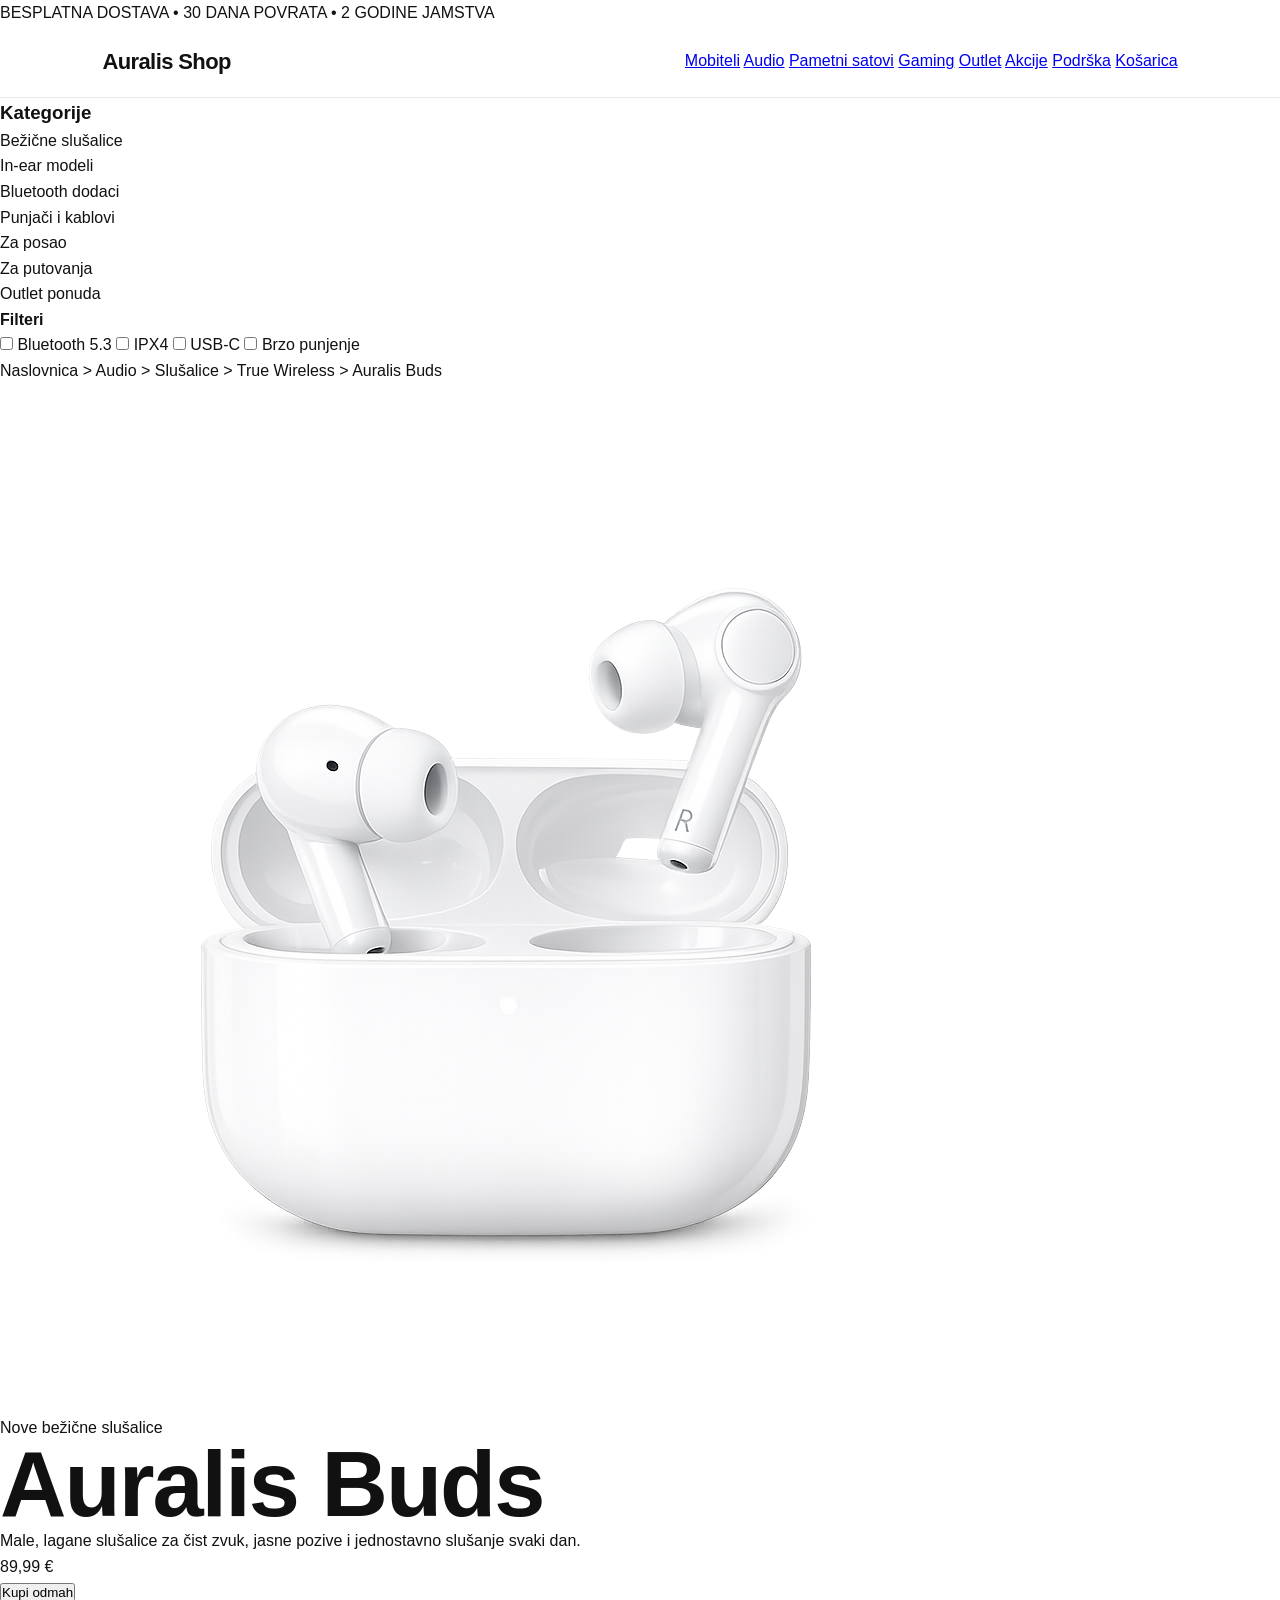
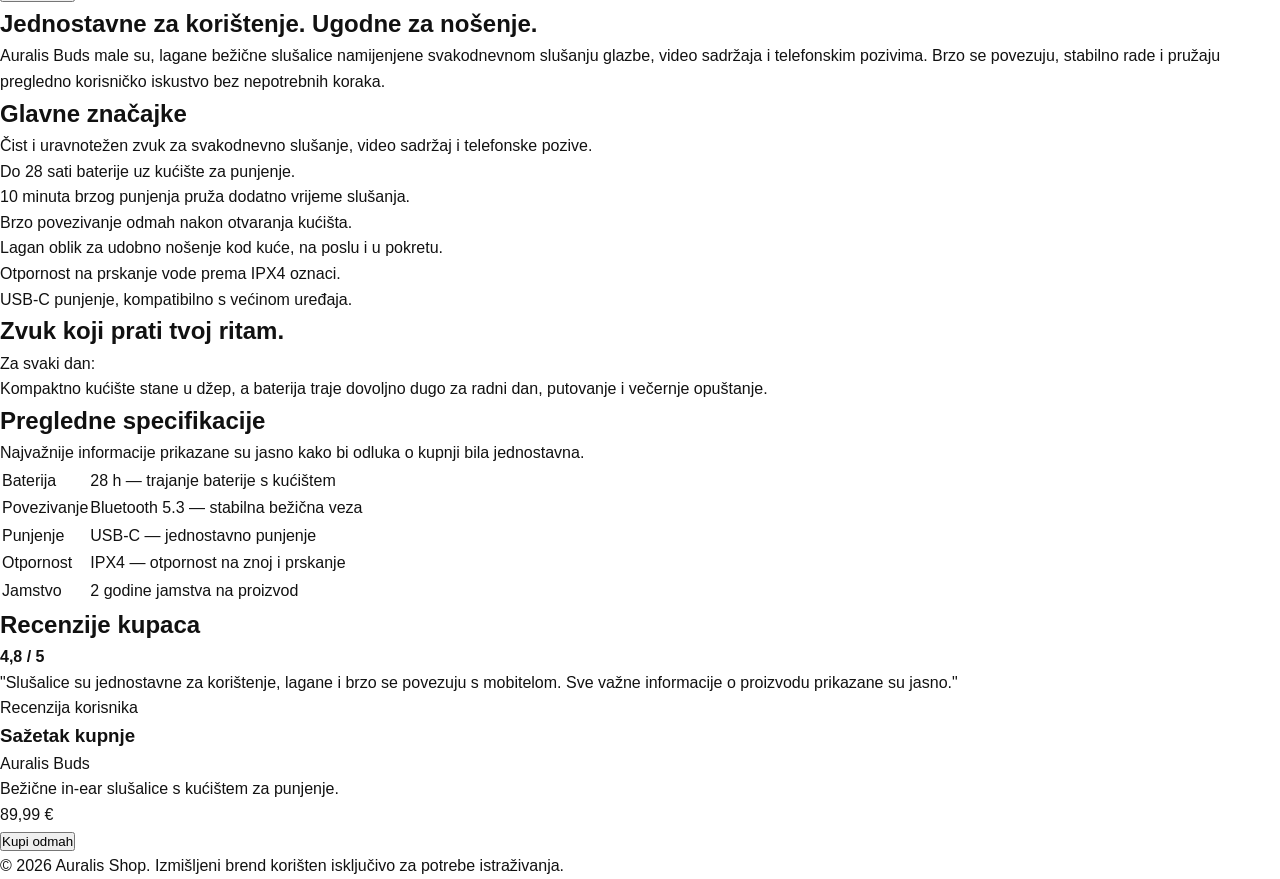
==== commit 805ca525: "Update index.html" ====
--- a/verzija-a/index.html
+++ b/verzija-a/index.html
@@ -3,20 +3,20 @@
 <head>
   <meta charset="UTF-8" />
   <meta name="viewport" content="width=device-width, initial-scale=1.0" />
-  <title>Auralis Buds | Bežične slušalice</title>
-  <meta name="description" content="Auralis Buds - izmišljena stranica za istraživanje kognitivne lakoće web sučelja." />
+  <title>Auralis Buds - Specifikacije, recenzije i kupnja</title>
   <link rel="stylesheet" href="style.css" />
 </head>
 
 <body>
-  <div class="page-timer" aria-hidden="true">
-    <div class="page-timer__bar" id="timerBar"></div>
+  <div class="timer"><div id="timerBar"></div></div>
+
+  <div class="top-strip">
+    BESPLATNA DOSTAVA • 30 DANA POVRATA • 2 GODINE JAMSTVA
   </div>
 
   <header class="header">
-    <a href="#" class="logo" aria-label="Auralis Shop početna stranica">Auralis Shop</a>
-
-    <nav class="nav" aria-label="Glavna navigacija">
+    <div class="logo">Auralis Shop</div>
+    <nav>
       <a href="#">Mobiteli</a>
       <a href="#">Audio</a>
       <a href="#">Pametni satovi</a>
@@ -28,163 +28,110 @@
     </nav>
   </header>
 
-  <p class="breadcrumb">Naslovnica &gt; Audio &gt; Slušalice &gt; True Wireless &gt; Auralis Buds</p>
+  <main class="page">
+    <aside class="left-sidebar">
+      <h3>Kategorije</h3>
+      <ul>
+        <li>Bežične slušalice</li>
+        <li>In-ear modeli</li>
+        <li>Bluetooth dodaci</li>
+        <li>Punjači i kablovi</li>
+        <li>Za posao</li>
+        <li>Za putovanja</li>
+        <li>Outlet ponuda</li>
+      </ul>
 
-  <main>
-    <section class="hero">
-      <div class="hero__content">
-        <p class="eyebrow">Nove bežične slušalice</p>
-        <h1>Auralis Buds</h1>
-        <p class="hero__lead">
-          Male, lagane slušalice za čist zvuk, jasne pozive i jednostavno slušanje svaki dan.
-        </p>
+      <div class="filter-box">
+        <h4>Filteri</h4>
+        <label><input type="checkbox"> Bluetooth 5.3</label>
+        <label><input type="checkbox"> IPX4</label>
+        <label><input type="checkbox"> USB-C</label>
+        <label><input type="checkbox"> Brzo punjenje</label>
+      </div>
+    </aside>
 
-        <div class="hero__actions">
-          <a href="#buy" class="button">Kupi odmah</a>
-          <span class="price">89,99 €</span>
+    <section class="product-area">
+      <div class="breadcrumbs">Naslovnica &gt; Audio &gt; Slušalice &gt; True Wireless &gt; Auralis Buds</div>
+
+      <div class="product-layout">
+        <div class="image-column">
+          <div class="image-box">
+            <img src="images/slusalice.png" alt="Auralis Buds bežične slušalice">
+          </div>
         </div>
 
-        <div class="trust-row" aria-label="Ključne informacije">
-          <span>Besplatna dostava</span>
-          <span>30 dana povrata</span>
-          <span>2 godine jamstva</span>
-        </div>
-      </div>
-      <div class="hero__visual" aria-label="Prikaz proizvoda">
-        <div class="product-visual">
-          <img src="images/slusalice.png" alt="Auralis Buds bežične slušalice" class="product-image">
+        <div class="info-column">
+          <p class="eyebrow-text">Nove bežične slušalice</p>
+          <h1>Auralis Buds</h1>
+          <p class="lead-text">Male, lagane slušalice za čist zvuk, jasne pozive i jednostavno slušanje svaki dan.</p>
+
+          <div class="price-box">
+            <span class="new-price">89,99 €</span>
+          </div>
+
+          <button class="buy-btn">Kupi odmah</button>
+
+          <h2>Jednostavne za korištenje. Ugodne za nošenje.</h2>
+          <div class="dense-text">
+            Auralis Buds male su, lagane bežične slušalice namijenjene svakodnevnom slušanju glazbe, video sadržaja i telefonskim pozivima. Brzo se povezuju, stabilno rade i pružaju pregledno korisničko iskustvo bez nepotrebnih koraka.
+          </div>
         </div>
       </div>
 
+      <section class="content-grid">
+        <article class="panel">
+          <h2>Glavne značajke</h2>
+          <ul>
+            <li>Čist i uravnotežen zvuk za svakodnevno slušanje, video sadržaj i telefonske pozive.</li>
+            <li>Do 28 sati baterije uz kućište za punjenje.</li>
+            <li>10 minuta brzog punjenja pruža dodatno vrijeme slušanja.</li>
+            <li>Brzo povezivanje odmah nakon otvaranja kućišta.</li>
+            <li>Lagan oblik za udobno nošenje kod kuće, na poslu i u pokretu.</li>
+            <li>Otpornost na prskanje vode prema IPX4 oznaci.</li>
+            <li>USB-C punjenje, kompatibilno s većinom uređaja.</li>
+          </ul>
+        </article>
+
+        <article class="panel">
+          <h2>Zvuk koji prati tvoj ritam.</h2>
+          <p class="lead-text">Za svaki dan:</p>
+          <p>Kompaktno kućište stane u džep, a baterija traje dovoljno dugo za radni dan, putovanje i večernje opuštanje.</p>
+        </article>
+
+        <article class="panel specs">
+          <h2>Pregledne specifikacije</h2>
+          <p class="lead-text">Najvažnije informacije prikazane su jasno kako bi odluka o kupnji bila jednostavna.</p>
+          <table>
+            <tr><td>Baterija</td><td>28 h — trajanje baterije s kućištem</td></tr>
+            <tr><td>Povezivanje</td><td>Bluetooth 5.3 — stabilna bežična veza</td></tr>
+            <tr><td>Punjenje</td><td>USB-C — jednostavno punjenje</td></tr>
+            <tr><td>Otpornost</td><td>IPX4 — otpornost na znoj i prskanje</td></tr>
+            <tr><td>Jamstvo</td><td>2 godine jamstva na proizvod</td></tr>
+          </table>
+        </article>
+
+        <article class="panel">
+          <h2>Recenzije kupaca</h2>
+          <p><b>4,8 / 5</b></p>
+          <p>"Slušalice su jednostavne za korištenje, lagane i brzo se povezuju s mobitelom. Sve važne informacije o proizvodu prikazane su jasno."</p>
+          <p class="reviewer">Recenzija korisnika</p>
+        </article>
+      </section>
     </section>
 
-    <section class="intro">
-      <h2>Jednostavne za korištenje. Ugodne za nošenje.</h2>
-      <p>
-        Auralis Buds osmišljene su za svakodnevnu upotrebu: brzo se povezuju, stabilno rade i
-        pružaju pregledno korisničko iskustvo bez nepotrebnih koraka.
-      </p>
-    </section>
-
-    <section class="intro" aria-label="Kategorije i filteri">
-      <p class="section-lead">Kategorije: Bežične slušalice · In-ear modeli · Bluetooth dodaci · Punjači i kablovi · Za posao · Za putovanja · Outlet ponuda</p>
-      <div class="trust-row" aria-label="Filteri proizvoda">
-        <span>Bluetooth 5.3</span>
-        <span>IPX4</span>
-        <span>USB-C</span>
-        <span>Brzo punjenje</span>
+    <aside class="right-sidebar">
+      <div class="sticky-box">
+        <h3>Sažetak kupnje</h3>
+        <p>Auralis Buds</p>
+        <p>Bežične in-ear slušalice s kućištem za punjenje.</p>
+        <p class="mini-price">89,99 €</p>
+        <button>Kupi odmah</button>
       </div>
-    </section>
-
-    <section class="features" id="features">
-      <article class="feature-card">
-        <div class="icon">♪</div>
-        <h3>Čist zvuk</h3>
-        <p>Uravnotežen zvuk za glazbu, video sadržaj i telefonske pozive.</p>
-      </article>
-
-      <article class="feature-card">
-        <div class="icon">↯</div>
-        <h3>Brzo povezivanje</h3>
-        <p>Slušalice se automatski povezuju čim otvorite kućište.</p>
-      </article>
-
-      <article class="feature-card">
-        <div class="icon">◌</div>
-        <h3>Udobno pristajanje</h3>
-        <p>Lagan oblik omogućuje ugodno nošenje kod kuće, na poslu i u pokretu.</p>
-      </article>
-
-      <article class="feature-card">
-        <div class="icon">◈</div>
-        <h3>Otpornost na vodu</h3>
-        <p>Otpornost na prskanje vode prema IPX4 oznaci.</p>
-      </article>
-
-      <article class="feature-card">
-        <div class="icon">⎋</div>
-        <h3>USB-C punjenje</h3>
-        <p>Brzo i jednostavno punjenje, kompatibilno s većinom uređaja.</p>
-      </article>
-    </section>
-
-    <section class="split-section">
-      <div>
-        <p class="eyebrow">Za svaki dan</p>
-        <h2>Zvuk koji prati tvoj ritam.</h2>
-        <p>
-          Kompaktno kućište stane u džep, a baterija traje dovoljno dugo za radni dan,
-          putovanje i večernje opuštanje.
-        </p>
-      </div>
-
-      <div class="benefit-list">
-        <div>
-          <strong>Do 28 sati</strong>
-          <span>baterije s kućištem</span>
-        </div>
-        <div>
-          <strong>10 minuta</strong>
-          <span>brzog punjenja za dodatno slušanje</span>
-        </div>
-        <div>
-          <strong>IPX4</strong>
-          <span>otpornost na prskanje vode</span>
-        </div>
-      </div>
-    </section>
-
-    <section class="specs-section" id="specs">
-      <h2>Pregledne specifikacije</h2>
-      <p class="section-lead">Najvažnije informacije prikazane su jasno kako bi odluka o kupnji bila jednostavna.</p>
-
-      <div class="specs-grid">
-        <article>
-          <strong>28 h</strong>
-          <span>trajanje baterije s kućištem</span>
-        </article>
-        <article>
-          <strong>BT 5.3</strong>
-          <span>stabilna bežična veza</span>
-        </article>
-        <article>
-          <strong>IPX4</strong>
-          <span>otpornost na znoj i prskanje</span>
-        </article>
-        <article>
-          <strong>USB-C</strong>
-          <span>jednostavno punjenje</span>
-        </article>
-      </div>
-    </section>
-
-    <section class="reviews" id="reviews">
-      <div class="review-card">
-        <div class="rating">4,8 / 5</div>
-        <p>
-          "Slušalice su jednostavne za korištenje, lagane i brzo se povezuju s mobitelom.
-          Sve važne informacije o proizvodu prikazane su jasno."
-        </p>
-        <span>Recenzija korisnika</span>
-      </div>
-    </section>
-
-    <section class="buy-box" id="buy">
-      <div>
-        <p class="eyebrow" style="color:#bdbdbd;">Sažetak kupnje</p>
-        <h2>Auralis Buds</h2>
-        <p>Bežične in-ear slušalice s kućištem za punjenje.</p>
-      </div>
-
-      <div class="buy-box__action">
-        <strong>89,99 €</strong>
-        <a href="#" class="button button--light" id="buyButton">Kupi odmah</a>
-      </div>
-    </section>
+    </aside>
   </main>
 
-  <footer class="footer">
-    <p>© 2026 Auralis Shop. Izmišljeni brend korišten isključivo za potrebe istraživanja.</p>
+  <footer>
+    © 2026 Auralis Shop. Izmišljeni brend korišten isključivo za potrebe istraživanja.
   </footer>
 
   <script src="script.js"></script>
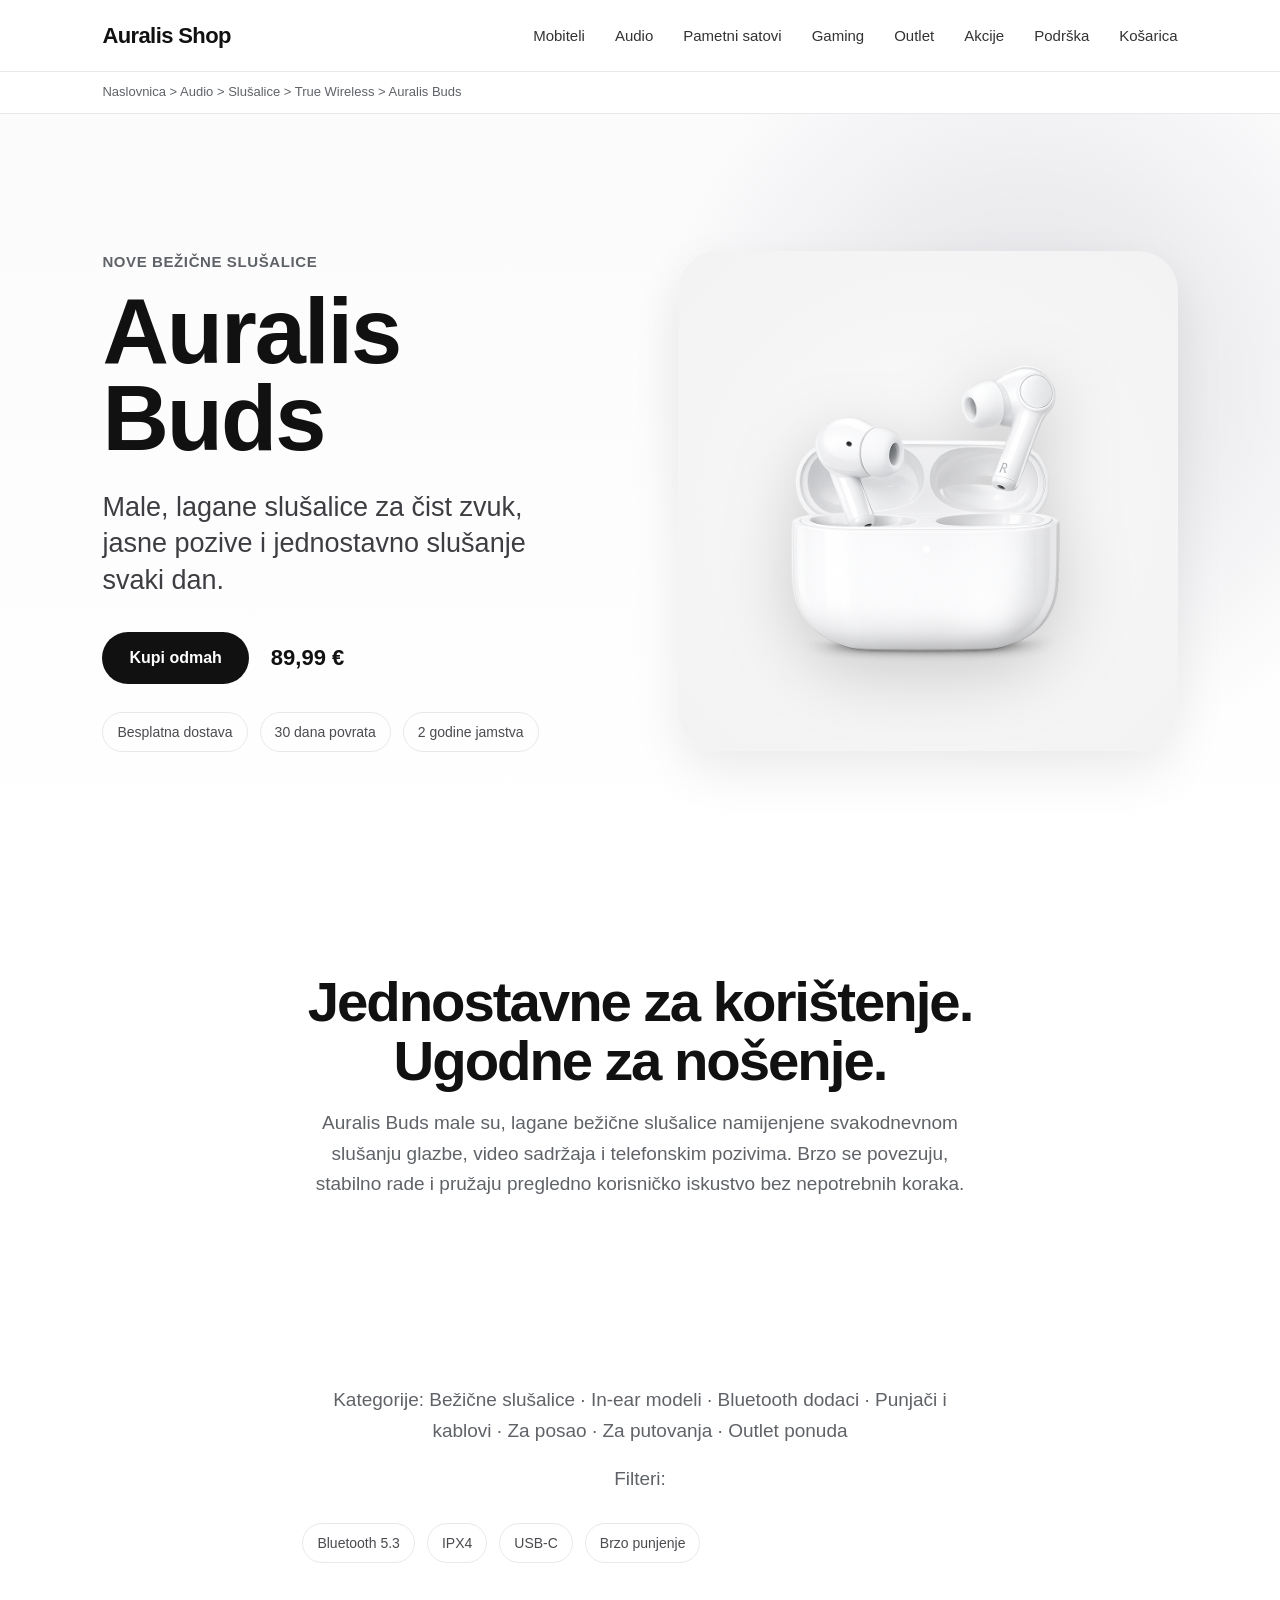
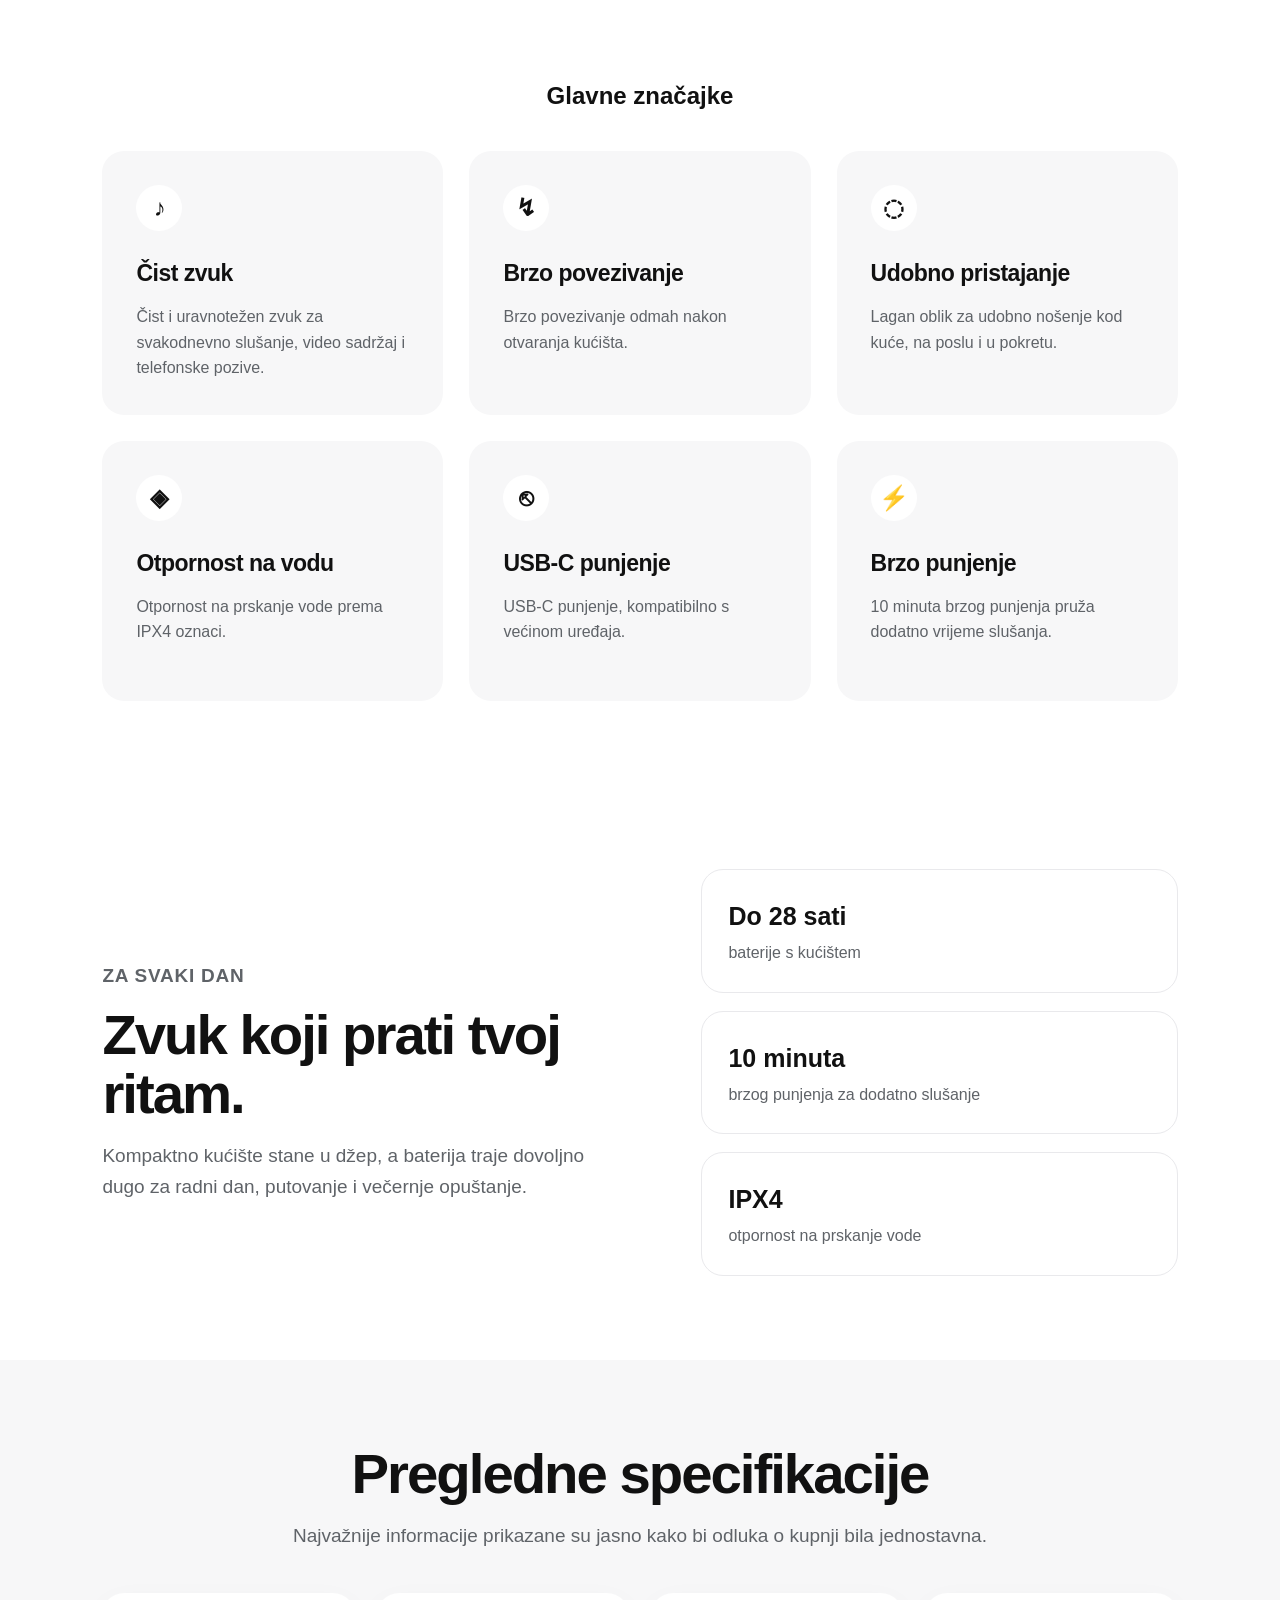
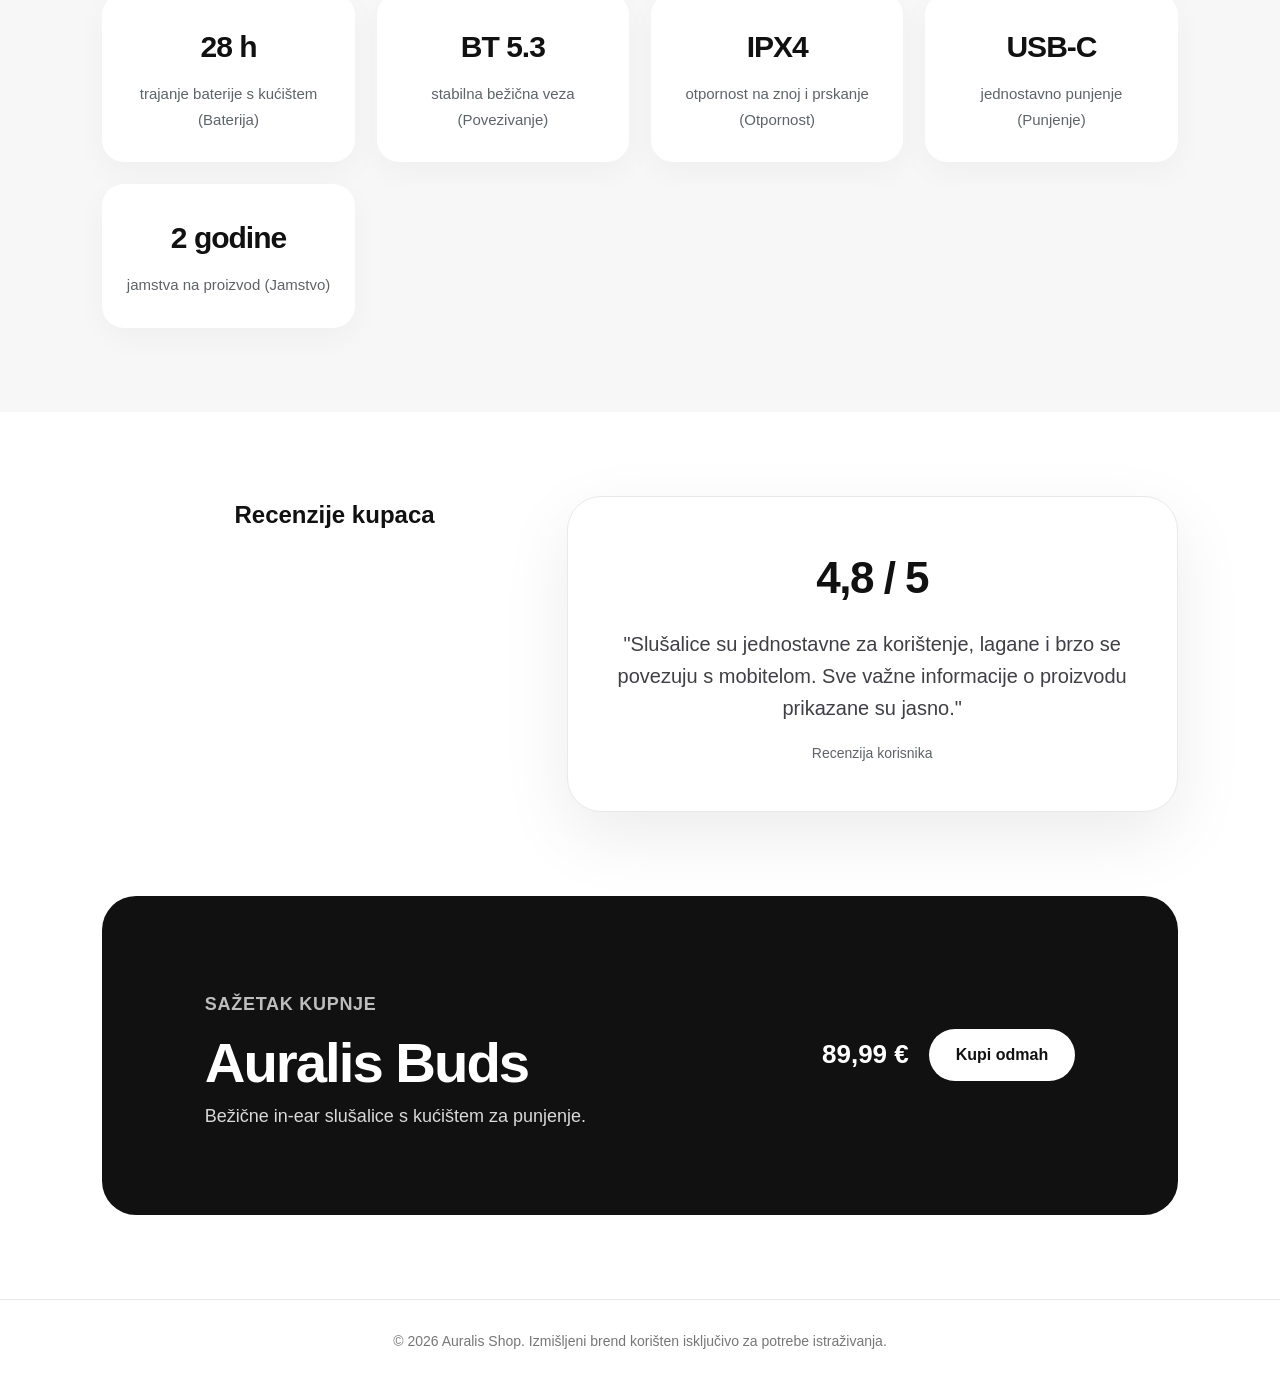
==== commit d1b763a3: "Update index.html" ====
--- a/verzija-a/index.html
+++ b/verzija-a/index.html
@@ -3,20 +3,20 @@
 <head>
   <meta charset="UTF-8" />
   <meta name="viewport" content="width=device-width, initial-scale=1.0" />
-  <title>Auralis Buds - Specifikacije, recenzije i kupnja</title>
+  <title>Auralis Buds | Bežične slušalice</title>
+  <meta name="description" content="Auralis Buds - izmišljena stranica za istraživanje kognitivne lakoće web sučelja." />
   <link rel="stylesheet" href="style.css" />
 </head>
 
 <body>
-  <div class="timer"><div id="timerBar"></div></div>
-
-  <div class="top-strip">
-    BESPLATNA DOSTAVA • 30 DANA POVRATA • 2 GODINE JAMSTVA
+  <div class="page-timer" aria-hidden="true">
+    <div class="page-timer__bar" id="timerBar"></div>
   </div>
 
   <header class="header">
-    <div class="logo">Auralis Shop</div>
-    <nav>
+    <a href="#" class="logo" aria-label="Auralis Shop početna stranica">Auralis Shop</a>
+
+    <nav class="nav" aria-label="Glavna navigacija">
       <a href="#">Mobiteli</a>
       <a href="#">Audio</a>
       <a href="#">Pametni satovi</a>
@@ -28,110 +28,176 @@
     </nav>
   </header>
 
-  <main class="page">
-    <aside class="left-sidebar">
-      <h3>Kategorije</h3>
-      <ul>
-        <li>Bežične slušalice</li>
-        <li>In-ear modeli</li>
-        <li>Bluetooth dodaci</li>
-        <li>Punjači i kablovi</li>
-        <li>Za posao</li>
-        <li>Za putovanja</li>
-        <li>Outlet ponuda</li>
-      </ul>
-
-      <div class="filter-box">
-        <h4>Filteri</h4>
-        <label><input type="checkbox"> Bluetooth 5.3</label>
-        <label><input type="checkbox"> IPX4</label>
-        <label><input type="checkbox"> USB-C</label>
-        <label><input type="checkbox"> Brzo punjenje</label>
-      </div>
-    </aside>
-
-    <section class="product-area">
-      <div class="breadcrumbs">Naslovnica &gt; Audio &gt; Slušalice &gt; True Wireless &gt; Auralis Buds</div>
-
-      <div class="product-layout">
-        <div class="image-column">
-          <div class="image-box">
-            <img src="images/slusalice.png" alt="Auralis Buds bežične slušalice">
-          </div>
-        </div>
-
-        <div class="info-column">
-          <p class="eyebrow-text">Nove bežične slušalice</p>
-          <h1>Auralis Buds</h1>
-          <p class="lead-text">Male, lagane slušalice za čist zvuk, jasne pozive i jednostavno slušanje svaki dan.</p>
-
-          <div class="price-box">
-            <span class="new-price">89,99 €</span>
-          </div>
-
-          <button class="buy-btn">Kupi odmah</button>
-
-          <h2>Jednostavne za korištenje. Ugodne za nošenje.</h2>
-          <div class="dense-text">
-            Auralis Buds male su, lagane bežične slušalice namijenjene svakodnevnom slušanju glazbe, video sadržaja i telefonskim pozivima. Brzo se povezuju, stabilno rade i pružaju pregledno korisničko iskustvo bez nepotrebnih koraka.
-          </div>
-        </div>
-      </div>
-
-      <section class="content-grid">
-        <article class="panel">
-          <h2>Glavne značajke</h2>
-          <ul>
-            <li>Čist i uravnotežen zvuk za svakodnevno slušanje, video sadržaj i telefonske pozive.</li>
-            <li>Do 28 sati baterije uz kućište za punjenje.</li>
-            <li>10 minuta brzog punjenja pruža dodatno vrijeme slušanja.</li>
-            <li>Brzo povezivanje odmah nakon otvaranja kućišta.</li>
-            <li>Lagan oblik za udobno nošenje kod kuće, na poslu i u pokretu.</li>
-            <li>Otpornost na prskanje vode prema IPX4 oznaci.</li>
-            <li>USB-C punjenje, kompatibilno s većinom uređaja.</li>
-          </ul>
-        </article>
-
-        <article class="panel">
-          <h2>Zvuk koji prati tvoj ritam.</h2>
-          <p class="lead-text">Za svaki dan:</p>
-          <p>Kompaktno kućište stane u džep, a baterija traje dovoljno dugo za radni dan, putovanje i večernje opuštanje.</p>
-        </article>
-
-        <article class="panel specs">
-          <h2>Pregledne specifikacije</h2>
-          <p class="lead-text">Najvažnije informacije prikazane su jasno kako bi odluka o kupnji bila jednostavna.</p>
-          <table>
-            <tr><td>Baterija</td><td>28 h — trajanje baterije s kućištem</td></tr>
-            <tr><td>Povezivanje</td><td>Bluetooth 5.3 — stabilna bežična veza</td></tr>
-            <tr><td>Punjenje</td><td>USB-C — jednostavno punjenje</td></tr>
-            <tr><td>Otpornost</td><td>IPX4 — otpornost na znoj i prskanje</td></tr>
-            <tr><td>Jamstvo</td><td>2 godine jamstva na proizvod</td></tr>
-          </table>
-        </article>
-
-        <article class="panel">
-          <h2>Recenzije kupaca</h2>
-          <p><b>4,8 / 5</b></p>
-          <p>"Slušalice su jednostavne za korištenje, lagane i brzo se povezuju s mobitelom. Sve važne informacije o proizvodu prikazane su jasno."</p>
-          <p class="reviewer">Recenzija korisnika</p>
-        </article>
-      </section>
-    </section>
-
-    <aside class="right-sidebar">
-      <div class="sticky-box">
-        <h3>Sažetak kupnje</h3>
-        <p>Auralis Buds</p>
+  <p class="breadcrumb">Naslovnica &gt; Audio &gt; Slušalice &gt; True Wireless &gt; Auralis Buds</p>
+
+  <main>
+    <section class="hero">
+      <div class="hero__content">
+        <p class="eyebrow">Nove bežične slušalice</p>
+        <h1>Auralis Buds</h1>
+        <p class="hero__lead">
+          Male, lagane slušalice za čist zvuk, jasne pozive i jednostavno slušanje svaki dan.
+        </p>
+
+        <div class="hero__actions">
+          <a href="#buy" class="button">Kupi odmah</a>
+          <span class="price">89,99 €</span>
+        </div>
+
+        <div class="trust-row" aria-label="Ključne informacije">
+          <span>Besplatna dostava</span>
+          <span>30 dana povrata</span>
+          <span>2 godine jamstva</span>
+        </div>
+      </div>
+      <div class="hero__visual" aria-label="Prikaz proizvoda">
+        <div class="product-visual">
+          <img src="images/slusalice.png" alt="Auralis Buds bežične slušalice" class="product-image">
+        </div>
+      </div>
+
+    </section>
+
+    <section class="intro">
+      <h2>Jednostavne za korištenje. Ugodne za nošenje.</h2>
+      <p>
+        Auralis Buds male su, lagane bežične slušalice namijenjene svakodnevnom slušanju glazbe, video sadržaja i telefonskim pozivima. Brzo se povezuju, stabilno rade i pružaju pregledno korisničko iskustvo bez nepotrebnih koraka.
+      </p>
+    </section>
+
+    <section class="intro" aria-label="Kategorije i filteri">
+      <p class="section-lead">Kategorije: Bežične slušalice · In-ear modeli · Bluetooth dodaci · Punjači i kablovi · Za posao · Za putovanja · Outlet ponuda</p>
+      <p class="section-lead">Filteri:</p>
+      <div class="trust-row" aria-label="Filteri proizvoda">
+        <span>Bluetooth 5.3</span>
+        <span>IPX4</span>
+        <span>USB-C</span>
+        <span>Brzo punjenje</span>
+      </div>
+    </section>
+
+    <section class="features" id="features">
+      <h2 style="grid-column:1/-1; text-align:center; margin-bottom:10px;">Glavne značajke</h2>
+
+      <article class="feature-card">
+        <div class="icon">♪</div>
+        <h3>Čist zvuk</h3>
+        <p>Čist i uravnotežen zvuk za svakodnevno slušanje, video sadržaj i telefonske pozive.</p>
+      </article>
+
+      <article class="feature-card">
+        <div class="icon">↯</div>
+        <h3>Brzo povezivanje</h3>
+        <p>Brzo povezivanje odmah nakon otvaranja kućišta.</p>
+      </article>
+
+      <article class="feature-card">
+        <div class="icon">◌</div>
+        <h3>Udobno pristajanje</h3>
+        <p>Lagan oblik za udobno nošenje kod kuće, na poslu i u pokretu.</p>
+      </article>
+
+      <article class="feature-card">
+        <div class="icon">◈</div>
+        <h3>Otpornost na vodu</h3>
+        <p>Otpornost na prskanje vode prema IPX4 oznaci.</p>
+      </article>
+
+      <article class="feature-card">
+        <div class="icon">⎋</div>
+        <h3>USB-C punjenje</h3>
+        <p>USB-C punjenje, kompatibilno s većinom uređaja.</p>
+      </article>
+
+      <article class="feature-card">
+        <div class="icon">⚡</div>
+        <h3>Brzo punjenje</h3>
+        <p>10 minuta brzog punjenja pruža dodatno vrijeme slušanja.</p>
+      </article>
+    </section>
+
+    <section class="split-section">
+      <div>
+        <p class="eyebrow">Za svaki dan</p>
+        <h2>Zvuk koji prati tvoj ritam.</h2>
+        <p>
+          Kompaktno kućište stane u džep, a baterija traje dovoljno dugo za radni dan,
+          putovanje i večernje opuštanje.
+        </p>
+      </div>
+
+      <div class="benefit-list">
+        <div>
+          <strong>Do 28 sati</strong>
+          <span>baterije s kućištem</span>
+        </div>
+        <div>
+          <strong>10 minuta</strong>
+          <span>brzog punjenja za dodatno slušanje</span>
+        </div>
+        <div>
+          <strong>IPX4</strong>
+          <span>otpornost na prskanje vode</span>
+        </div>
+      </div>
+    </section>
+
+    <section class="specs-section" id="specs">
+      <h2>Pregledne specifikacije</h2>
+      <p class="section-lead">Najvažnije informacije prikazane su jasno kako bi odluka o kupnji bila jednostavna.</p>
+
+      <div class="specs-grid">
+        <article>
+          <strong>28 h</strong>
+          <span>trajanje baterije s kućištem (Baterija)</span>
+        </article>
+        <article>
+          <strong>BT 5.3</strong>
+          <span>stabilna bežična veza (Povezivanje)</span>
+        </article>
+        <article>
+          <strong>IPX4</strong>
+          <span>otpornost na znoj i prskanje (Otpornost)</span>
+        </article>
+        <article>
+          <strong>USB-C</strong>
+          <span>jednostavno punjenje (Punjenje)</span>
+        </article>
+        <article>
+          <strong>2 godine</strong>
+          <span>jamstva na proizvod (Jamstvo)</span>
+        </article>
+      </div>
+    </section>
+
+    <section class="reviews" id="reviews">
+      <h2 style="text-align:center; width:100%;">Recenzije kupaca</h2>
+      <div class="review-card">
+        <div class="rating">4,8 / 5</div>
+        <p>
+          "Slušalice su jednostavne za korištenje, lagane i brzo se povezuju s mobitelom.
+          Sve važne informacije o proizvodu prikazane su jasno."
+        </p>
+        <span>Recenzija korisnika</span>
+      </div>
+    </section>
+
+    <section class="buy-box" id="buy">
+      <div>
+        <p class="eyebrow" style="color:#bdbdbd;">Sažetak kupnje</p>
+        <h2>Auralis Buds</h2>
         <p>Bežične in-ear slušalice s kućištem za punjenje.</p>
-        <p class="mini-price">89,99 €</p>
-        <button>Kupi odmah</button>
-      </div>
-    </aside>
+      </div>
+
+      <div class="buy-box__action">
+        <strong>89,99 €</strong>
+        <a href="#" class="button button--light" id="buyButton">Kupi odmah</a>
+      </div>
+    </section>
   </main>
 
-  <footer>
-    © 2026 Auralis Shop. Izmišljeni brend korišten isključivo za potrebe istraživanja.
+  <footer class="footer">
+    <p>© 2026 Auralis Shop. Izmišljeni brend korišten isključivo za potrebe istraživanja.</p>
   </footer>
 
   <script src="script.js"></script>
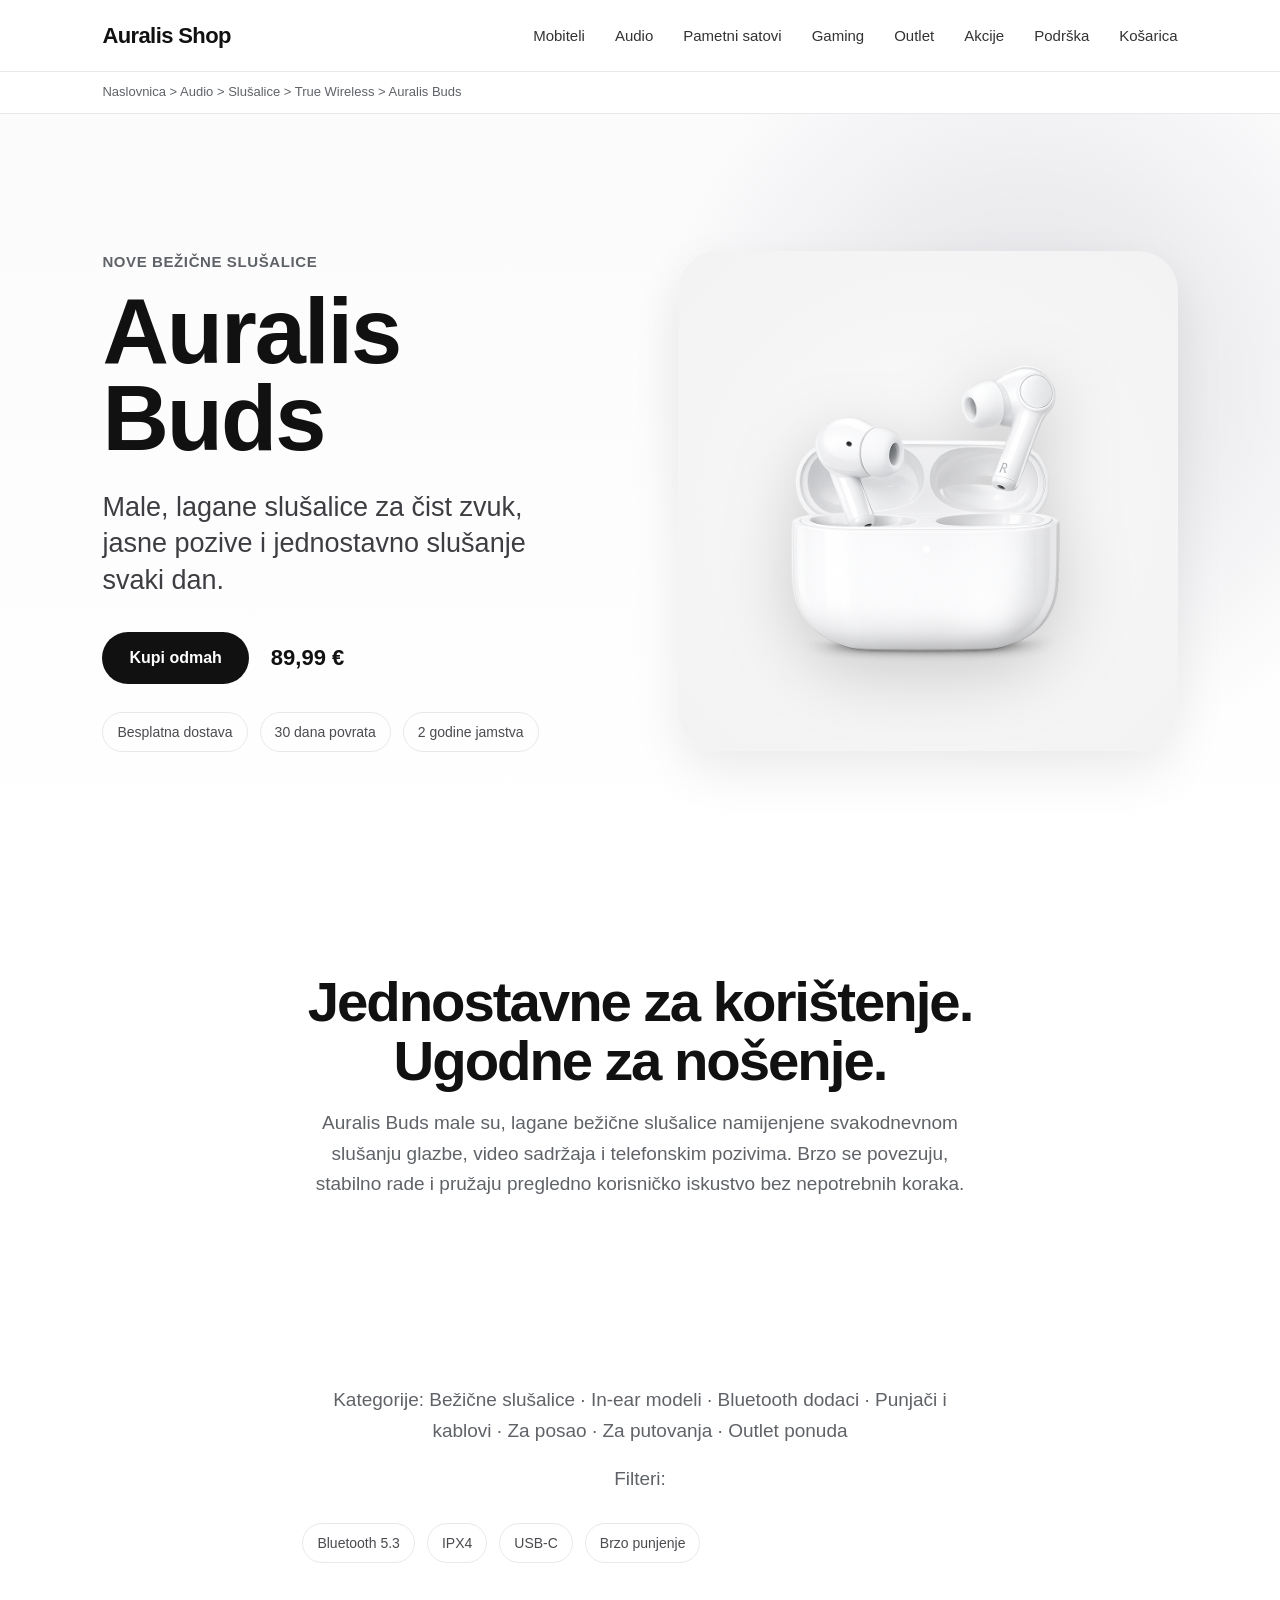
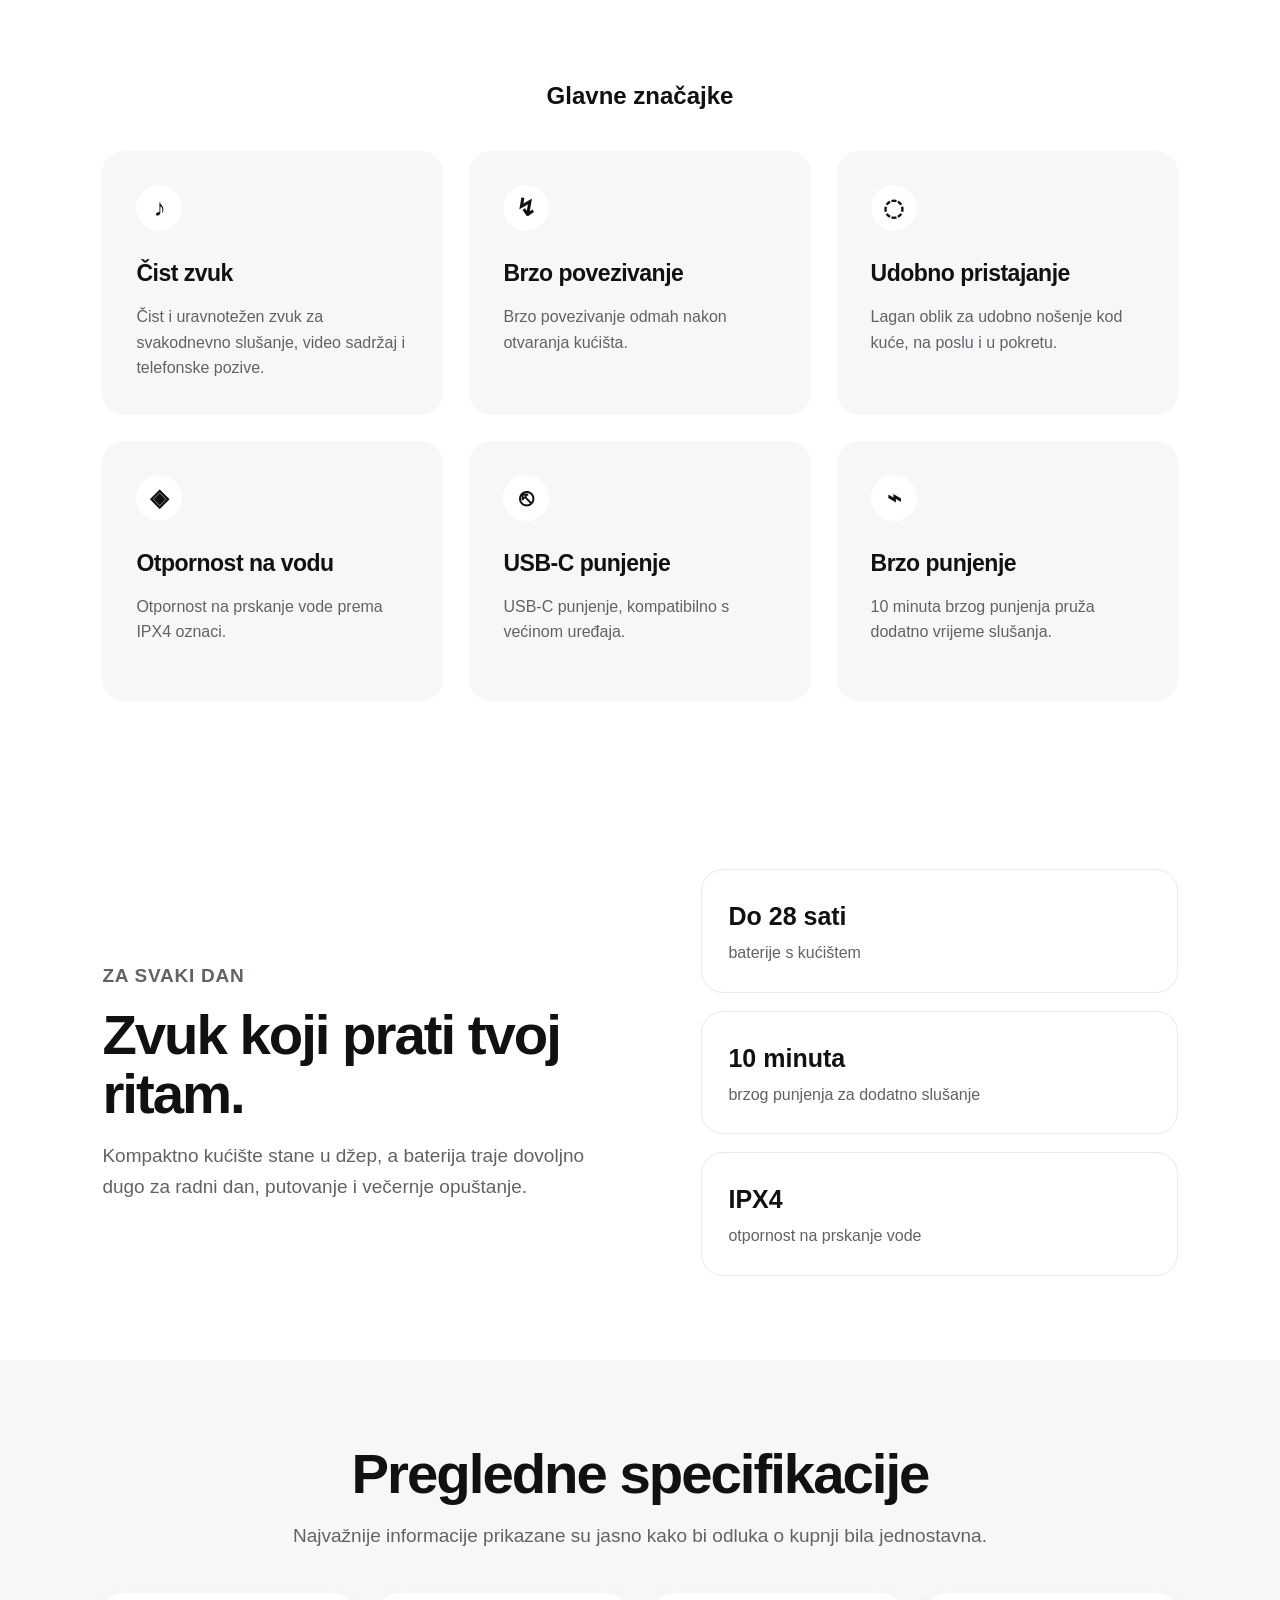
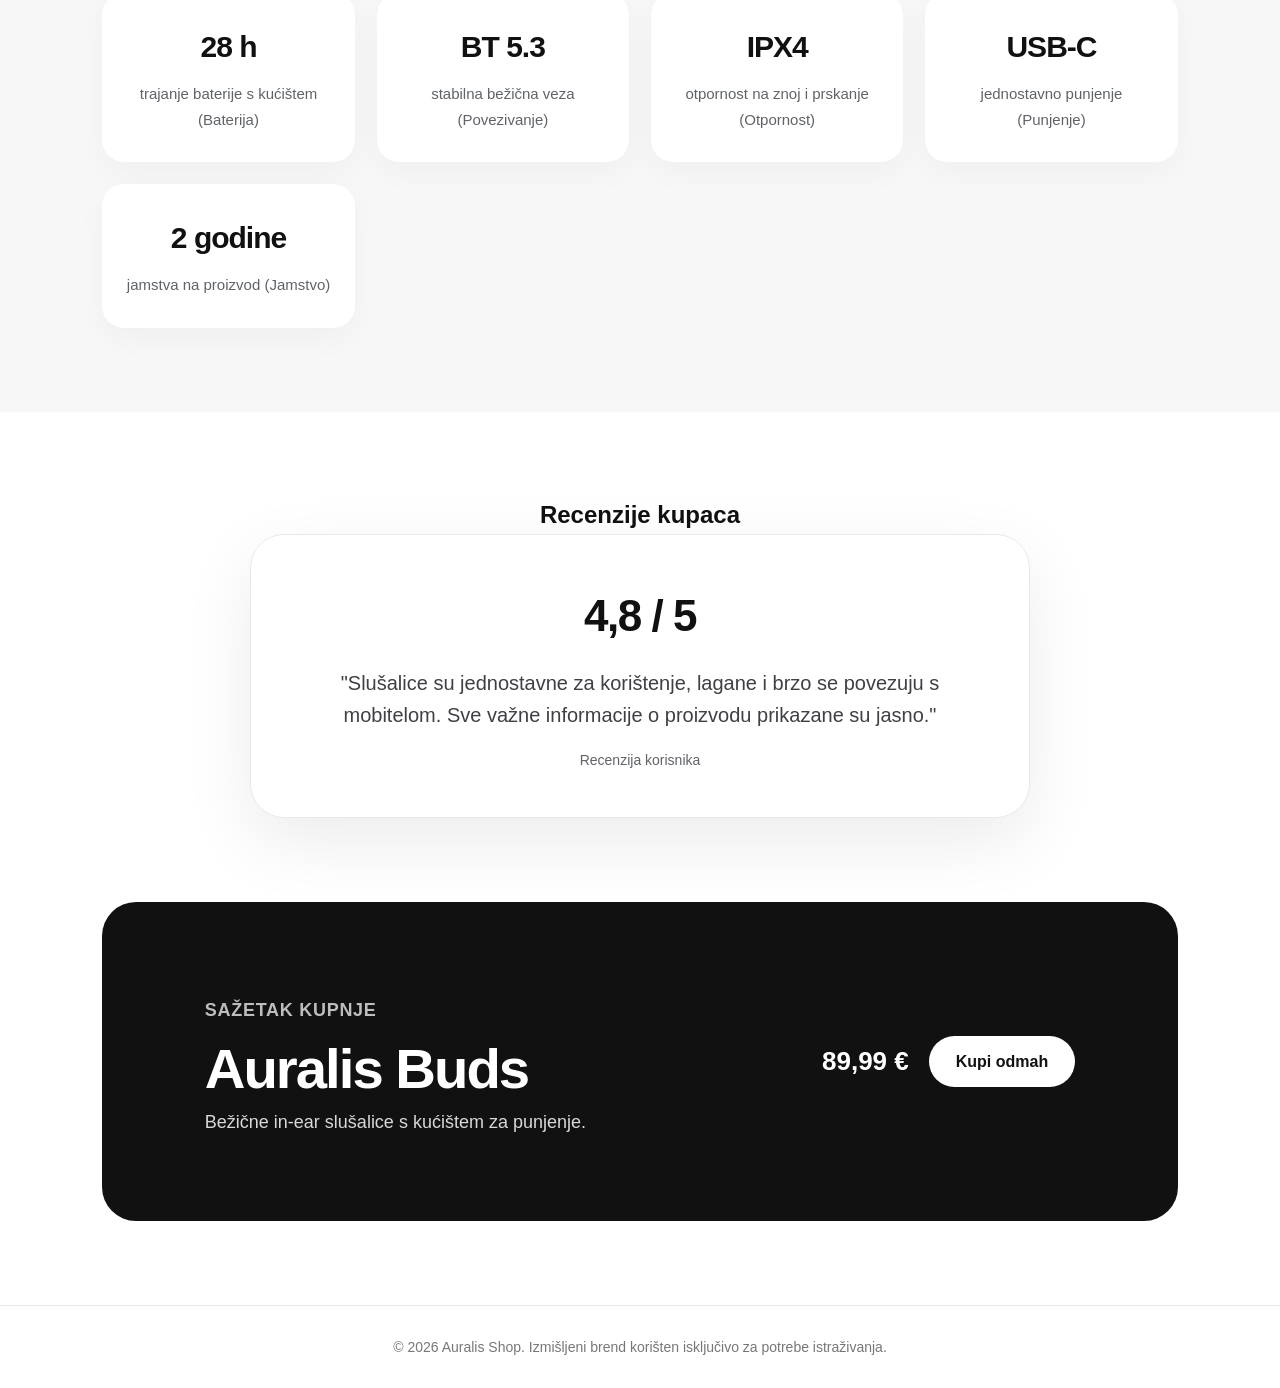
==== commit 9073caf1: "Update index.html" ====
--- a/verzija-a/index.html
+++ b/verzija-a/index.html
@@ -110,7 +110,7 @@
       </article>
 
       <article class="feature-card">
-        <div class="icon">⚡</div>
+        <div class="icon">⌁</div>
         <h3>Brzo punjenje</h3>
         <p>10 minuta brzog punjenja pruža dodatno vrijeme slušanja.</p>
       </article>
--- a/verzija-a/style.css
+++ b/verzija-a/style.css
@@ -334,6 +334,7 @@
 
 .reviews {
   display: flex;
+  flex-wrap: wrap;
   justify-content: center;
 }
 
@@ -478,6 +479,11 @@
   }
 }
 
+/* ============================================
+   DODANO: izjednačavanje sadržaja s verzijom B
+   (nema izmjena postojećih pravila iznad ove linije)
+   ============================================ */
+
 .breadcrumb {
   padding: 10px 8%;
   color: var(--muted);
